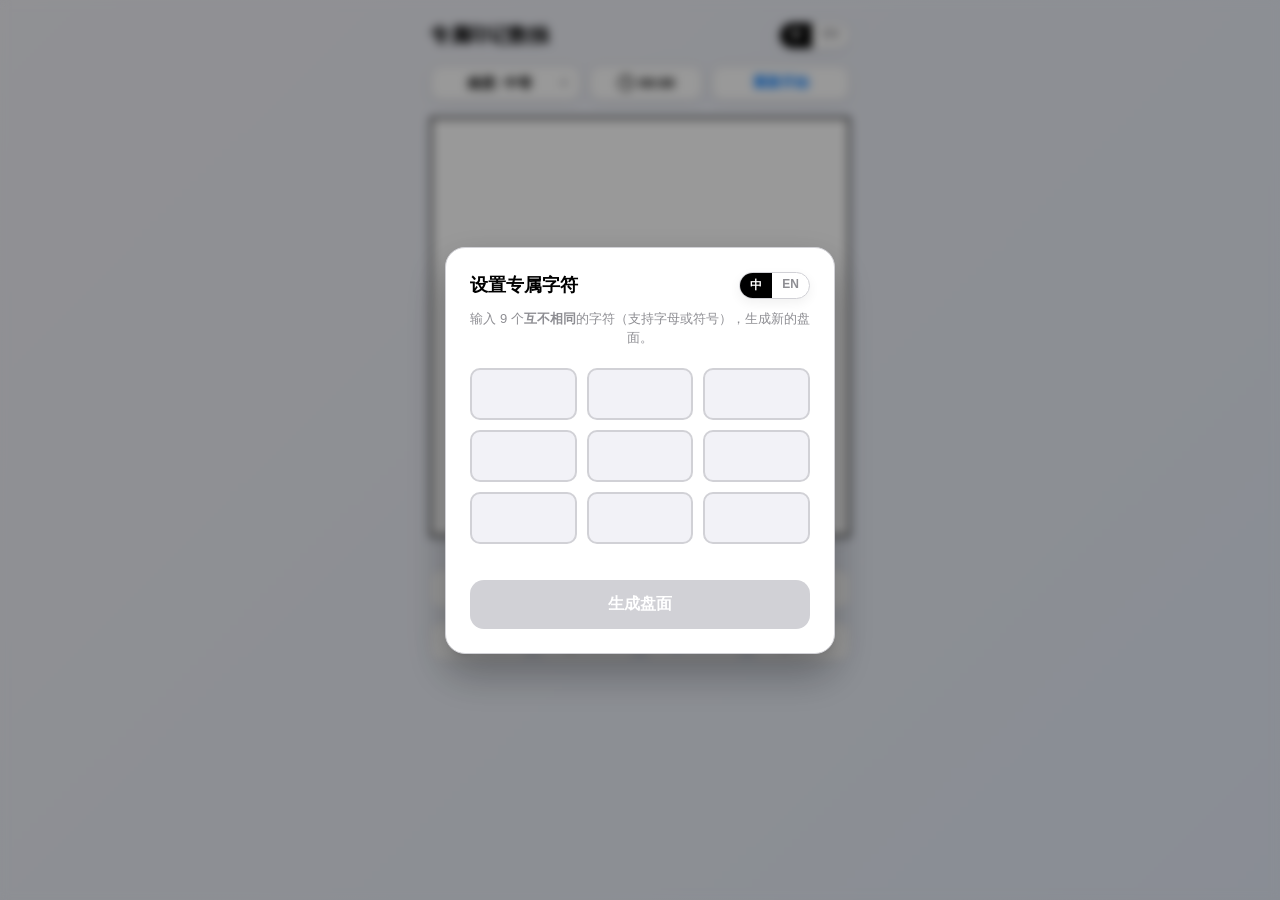
==== index.html @ 7c6c27c5 "Create index.html" ====
<!DOCTYPE html>
<html lang="zh-CN">
<head>
    <meta charset="UTF-8">
    <meta name="viewport" content="width=device-width, initial-scale=1.0, maximum-scale=1.0, user-select=none">
    <title>Signature Sudoku</title>
    <style>
        /* ======== Minimalist Variables ======== */
        :root {
            /* Theme 1: Classic Minimal (极简经典) */
            --bg-base: #F2F2F7;
            --bg-surface: #FFFFFF;
            --text-primary: #000000;
            --text-secondary: #8E8E93;
            --accent-main: #007AFF;
            --accent-orange: #FF9500;
            --accent-red: #FF3B30;
            --accent-green: #34C759;
            
            --grid-line: #D1D1D6;
            --grid-line-thick: #000000;
            
            --cell-bg: #FFFFFF;
            --cell-selected: rgba(0, 122, 255, 0.2);
            --cell-related: rgba(0, 122, 255, 0.08);
            --cell-same: rgba(255, 149, 0, 0.25);
            
            --shadow-subtle: 0 4px 12px rgba(0,0,0,0.06);
            --fx-color-1: #e0c3fc; --fx-color-2: #8ec5fc;
        }

        /* Theme 2: Ice Blue (冰川浅蓝 - 重新设计) */
        body[data-skin="ocean"] {
            --bg-base: #F0F8FF;
            --accent-main: #32ADE6; /* iOS Light Blue */
            --grid-line: #C6E2FA;
            --grid-line-thick: #005B96;
            --cell-selected: rgba(50, 173, 230, 0.2);
            --cell-related: rgba(50, 173, 230, 0.08);
            --fx-color-1: #cce5ff; --fx-color-2: #e6f2ff;
        }

        /* Theme 3: Violet Dream (罗兰紫梦) */
        body[data-skin="purple"] {
            --bg-base: #F7F5FA;
            --accent-main: #AF52DE;
            --grid-line: #D8D0E3;
            --grid-line-thick: #3B0764;
            --cell-selected: rgba(175, 82, 222, 0.2);
            --cell-related: rgba(175, 82, 222, 0.08);
            --fx-color-1: #e2c0ff; --fx-color-2: #c49aeb;
        }

        /* Eye Care Dark Mode (彻底解决权重冲突) */
        body[data-theme="dark"] {
            --bg-base: #000000;
            --bg-surface: #1C1C1E;
            --text-primary: #F2F2F7;
            --text-secondary: #98989D;
            --accent-main: #0A84FF;
            --grid-line: #38383A;
            --grid-line-thick: #636366;
            --cell-bg: #1C1C1E;
            --cell-selected: rgba(10, 132, 255, 0.3);
            --cell-related: rgba(10, 132, 255, 0.12);
            --cell-same: rgba(255, 159, 10, 0.35);
            --shadow-subtle: 0 4px 12px rgba(0,0,0,0.4);
            --fx-color-1: #0f2027; --fx-color-2: #203a43;
        }
        body[data-theme="dark"][data-skin="ocean"] { --accent-main: #64D2FF; }
        body[data-theme="dark"][data-skin="purple"] { --accent-main: #BF5AF2; }

        body {
            font-family: -apple-system, BlinkMacSystemFont, "SF Pro Text", "Helvetica Neue", sans-serif;
            background-color: var(--bg-base); color: var(--text-primary); margin: 0; padding: 12px;
            display: flex; flex-direction: column; align-items: center; min-height: 100vh; box-sizing: border-box;
            touch-action: manipulation; -webkit-tap-highlight-color: transparent; transition: background-color 0.3s;
            overflow-x: hidden; padding-bottom: 40px;
        }

        body::before {
            content: ""; position: fixed; inset: 0; z-index: -2;
            background: linear-gradient(-45deg, var(--fx-color-1), var(--fx-color-2), var(--bg-base));
            background-size: 400% 400%; animation: aurora 15s ease infinite; opacity: 0.25; transition: 0.5s;
        }
        @keyframes aurora { 0%{background-position:0% 50%} 50%{background-position:100% 50%} 100%{background-position:0% 50%} }
        canvas { position: fixed; top: 0; left: 0; width: 100vw; height: 100vh; pointer-events: none; z-index: 9999; }

        .header { width: 100%; max-width: 420px; display: flex; justify-content: space-between; align-items: center; margin: 10px 0 16px 0; }
        .header h1 { font-size: 20px; font-weight: 700; margin: 0; letter-spacing: -0.3px; }
        
        .lang-toggle {
            background: var(--bg-surface); border: 1px solid var(--grid-line); border-radius: 20px;
            display: flex; overflow: hidden; box-shadow: var(--shadow-subtle); cursor: pointer; flex-shrink: 0;
        }
        .lang-btn { padding: 4px 10px; font-size: 12px; font-weight: 600; color: var(--text-secondary); transition: 0.2s; user-select: none; }
        .lang-btn.active { background: var(--text-primary); color: var(--bg-surface); }

        .top-controls { display: flex; justify-content: space-between; gap: 8px; width: 100%; max-width: 420px; margin-bottom: 16px; }
        .pill {
            flex: 1; background: var(--bg-surface); border: 1px solid var(--grid-line); border-radius: 12px; padding: 8px;
            font-size: 14px; font-weight: 600; color: var(--text-primary); text-align: center; display: flex; justify-content: center; align-items: center; gap: 4px;
            box-shadow: var(--shadow-subtle); cursor: pointer; outline: none; appearance: none;
        }
        .pill:active { transform: scale(0.96); }
        .pill-timer { flex: 0.8; font-variant-numeric: tabular-nums; cursor: default; }
        .pill-timer:active { transform: none; }
        select.pill { background-image: url('data:image/svg+xml;utf8,<svg fill="%238E8E93" height="20" viewBox="0 0 24 24" width="20" xmlns="http://www.w3.org/2000/svg"><path d="M7 10l5 5 5-5z"/></svg>'); background-repeat: no-repeat; background-position: right 6px center; padding-right: 20px; }

        .board {
            display: grid; grid-template-columns: repeat(9, 1fr); grid-template-rows: repeat(9, 1fr);
            width: 100%; max-width: 420px; aspect-ratio: 1/1; margin-bottom: 20px;
            background: var(--bg-surface); border: 2px solid var(--grid-line-thick); box-sizing: border-box;
            box-shadow: var(--shadow-subtle);
        }
        .cell {
            background-color: var(--cell-bg); display: flex; align-items: center; justify-content: center;
            font-size: clamp(20px, 6vmin, 28px); cursor: pointer; position: relative; user-select: none;
            border-right: 1px solid var(--grid-line); border-bottom: 1px solid var(--grid-line); box-sizing: border-box;
        }
        
        .cell:nth-child(3n) { border-right: 2px solid var(--grid-line-thick); }
        .cell:nth-child(9n) { border-right: none; }
        .cell:nth-child(n+19):nth-child(-n+27),
        .cell:nth-child(n+46):nth-child(-n+54) { border-bottom: 2px solid var(--grid-line-thick); }
        .cell:nth-child(n+73):nth-child(-n+81) { border-bottom: none; }
        
        .cell.fixed { font-weight: 700; color: var(--text-primary); }
        .cell.user { font-weight: 600; color: var(--accent-main); }
        .cell.selected { background-color: var(--cell-selected); box-shadow: inset 0 0 0 2px var(--accent-main); z-index: 2; }
        .cell.related { background-color: var(--cell-related); }
        .cell.same { background-color: var(--cell-same); }
        
        .notes-grid { position: absolute; inset: 2px; display: grid; grid-template-columns: 1fr 1fr; grid-template-rows: 1fr 1fr; pointer-events: none; }
        .note-item { display: flex; align-items: center; justify-content: center; font-size: clamp(11px, 3.2vmin, 14px); font-weight: 700; color: var(--text-secondary); line-height: 1;}

        @keyframes shine { 0% { background-color: var(--text-primary); opacity: 0.2; } 100% { background-color: transparent; opacity: 1; } }
        .cell.just-placed::after { content: ''; position: absolute; inset: 0; animation: shine 0.4s ease-out; pointer-events: none; }

        .keyboard { display: grid; grid-template-columns: repeat(5, 1fr); gap: 8px; width: 100%; max-width: 420px; margin-bottom: 12px; }
        .key {
            background: var(--bg-surface); border: 1px solid var(--grid-line); border-radius: 12px; height: 48px;
            display: flex; flex-direction: column; align-items: center; justify-content: center; font-size: 20px; font-weight: 600; 
            color: var(--text-primary); cursor: pointer; box-shadow: 0 1px 2px rgba(0,0,0,0.03); user-select: none; gap: 2px;
        }
        .key:active { transform: scale(0.92); background-color: var(--cell-related); }
        .key.btn-undo { font-size: 13px; color: var(--accent-orange); }

        .action-row { display: flex; gap: 8px; width: 100%; max-width: 420px; margin-bottom: 12px; }
        .btn-action {
            flex: 1; background: var(--bg-surface); border: 1px solid var(--grid-line); border-radius: 12px; padding: 10px 0;
            display: flex; flex-direction: row; align-items: center; justify-content: center; gap: 6px;
            font-size: 13px; font-weight: 600; color: var(--text-primary); cursor: pointer; box-shadow: 0 1px 2px rgba(0,0,0,0.03);
        }
        .btn-action:active { transform: scale(0.95); }
        .btn-action.active-note { background: var(--accent-orange); color: white; border-color: var(--accent-orange); }
        .btn-action.active-note .icon { stroke: white; }
        .icon { width: 18px; height: 18px; stroke: currentColor; stroke-width: 2; fill: none; stroke-linecap: round; stroke-linejoin: round; }

        .modal-overlay {
            display: none; position: fixed; inset: 0; background: rgba(0, 0, 0, 0.4); backdrop-filter: blur(5px);
            -webkit-backdrop-filter: blur(5px); z-index: 1000; justify-content: center; align-items: center;
        }
        .modal-content {
            background: var(--bg-surface); width: 85%; max-width: 340px; border-radius: 20px; padding: 24px;
            box-shadow: 0 20px 40px rgba(0,0,0,0.3); border: 1px solid var(--grid-line); max-height: 80vh; overflow-y: auto;
        }
        
        .modal-header { display: flex; justify-content: space-between; align-items: center; margin-bottom: 10px; }
        .modal-header h2 { font-size: 18px; margin: 0; display: flex; align-items: center; gap: 6px; }
        
        .subtitle { font-size: 13px; color: var(--text-secondary); text-align: center; margin: 0 0 20px 0; line-height: 1.5; transition: 0.3s; }
        
        .btn-primary {
            flex: 1; background: var(--accent-main); color: white; border: none; padding: 14px;
            border-radius: 14px; font-size: 16px; font-weight: 600; cursor: pointer; margin-top: 16px; display: block; width: 100%;
        }
        .btn-primary:disabled { background: var(--grid-line); cursor: not-allowed; }
        .btn-primary:active:not(:disabled) { transform: scale(0.96); }
        .btn-cancel { background: var(--bg-base); color: var(--text-primary); border: 1px solid var(--grid-line); }

        @keyframes text-flash { 0%, 100% { color: var(--text-secondary); transform: scale(1); } 50% { color: var(--accent-red); transform: scale(1.05); } }
        .text-danger-flash { animation: text-flash 0.4s ease-in-out; color: var(--accent-red) !important; font-weight: bold; }
        @keyframes shake { 0%, 100% { transform: translateX(0); } 25% { transform: translateX(-6px); } 75% { transform: translateX(6px); } }
        .error-shake { animation: shake 0.3s ease-in-out; }
        @keyframes pop { 0% { transform: scale(0.8); opacity: 0; } 100% { transform: scale(1); opacity: 1; } }
        .modal-content { animation: pop 0.3s cubic-bezier(0.175, 0.885, 0.32, 1.275); }

        .diy-slots-container { position: relative; display: grid; grid-template-columns: repeat(3, 1fr); gap: 10px; margin-bottom: 20px; }
        .diy-slot {
            height: 48px; border: 2px solid var(--grid-line); border-radius: 10px; display: flex; align-items: center; justify-content: center;
            font-size: 20px; font-weight: 700; color: var(--text-primary); transition: 0.2s; background: var(--bg-base);
        }
        .diy-slot.filled { border-color: var(--accent-main); background: var(--cell-selected); }
        .hidden-input { position: absolute; inset: 0; opacity: 0; width: 100%; height: 100%; cursor: text; z-index: 10; font-size: 16px; }

        .setting-item {
            display: flex; justify-content: space-between; align-items: center; padding: 14px 16px;
            background: var(--bg-base); border-radius: 12px; margin-bottom: 10px; font-weight: 600; cursor: pointer;
            border: 1px solid var(--grid-line); transition: 0.2s; font-size: 15px; color: var(--text-primary);
        }
        .setting-item:active { transform: scale(0.96); }
        
        .stats-table { width: 100%; border-collapse: collapse; margin-top: 10px; text-align: center; font-size: 14px; }
        .stats-table th { padding: 10px 4px; border-bottom: 1px solid var(--grid-line); color: var(--text-secondary); font-weight: 600;}
        .stats-table td { border-bottom: 1px solid var(--grid-line); padding: 12px 4px; }
        .modal-content ul { padding-left: 20px; font-size: 14px; line-height: 1.6; color: var(--text-secondary); }
        .modal-content h3 { font-size: 15px; margin: 15px 0 5px 0; display: flex; align-items: center; gap:4px; }
    </style>
</head>
<body data-skin="default">

    <canvas id="canvas-confetti"></canvas>

    <div class="header">
        <h1 id="app-title" data-i18n="title">专属印记数独</h1>
        <div class="lang-toggle" onclick="toggleLang()">
            <div class="lang-btn active" id="lang-cn">中</div>
            <div class="lang-btn" id="lang-en">EN</div>
        </div>
    </div>

    <div class="top-controls">
        <select id="diff-select" class="pill" onchange="startNewGame()">
            <option value="35" data-i18n="diff_easy">难度: 简单</option>
            <option value="45" selected data-i18n="diff_med">难度: 中等</option>
            <option value="55" data-i18n="diff_hard">难度: 困难</option>
        </select>
        <div class="pill pill-timer" id="timer"><svg class="icon" viewBox="0 0 24 24"><circle cx="12" cy="12" r="10"/><polyline points="12 6 12 12 16 14"/></svg> <span>00:00</span></div>
        <button class="pill" onclick="startNewGame()" style="color: var(--accent-main);" data-i18n="btn_restart">重新开始</button>
    </div>

    <div class="board" id="board"></div>

    <div class="keyboard" id="keyboard-container"></div>
    
    <div class="action-row">
        <button class="btn-action" id="note-btn" onclick="toggleNoteMode()">
            <svg class="icon" viewBox="0 0 24 24"><path d="M17 3a2.85 2.83 0 1 1 4 4L7.5 20.5 2 22l1.5-5.5Z"/><path d="m15 5 4 4"/></svg> <span data-i18n="btn_note">笔记</span>
        </button>
        <button class="btn-action" onclick="useHint()" style="color: var(--accent-main);">
            <svg class="icon" viewBox="0 0 24 24"><path d="M15 14c.2-1 .7-1.7 1.5-2.5 1-.9 1.5-2.2 1.5-3.5A6 6 0 0 0 6 8c0 1.3.5 2.6 1.5 3.5.8.8 1.3 1.5 1.5 2.5"/><path d="M9 18h6"/><path d="M10 22h4"/></svg> <span id="hint-text" data-i18n="btn_hint">提示(3)</span>
        </button>
        <button class="btn-action" onclick="checkWin()" style="color: var(--accent-green);">
            <svg class="icon" viewBox="0 0 24 24"><path d="M22 11.08V12a10 10 0 1 1-5.93-9.14"/><path d="m9 11 3 3L22 4"/></svg> <span data-i18n="btn_check">检查</span>
        </button>
    </div>

    <div class="action-row">
        <button class="btn-action" onclick="openModal('statsModal')">
            <svg class="icon" viewBox="0 0 24 24"><path d="M6 9H4.5a2.5 2.5 0 0 1 0-5H6"/><path d="M18 9h1.5a2.5 2.5 0 0 0 0-5H18"/><path d="M4 22h16"/><path d="M10 14.66V17c0 .55-.47.98-.97 1.21C7.85 18.75 7 20.24 7 22"/><path d="M14 14.66V17c0 .55.47.98.97 1.21C16.15 18.75 17 20.24 17 22"/><path d="M18 2H6v7a6 6 0 0 0 12 0V2Z"/></svg> <span data-i18n="btn_stats">战绩</span>
        </button>
        <button class="btn-action" onclick="openModal('rulesModal')">
            <svg class="icon" viewBox="0 0 24 24"><circle cx="12" cy="12" r="10"/><path d="M12 16v-4"/><path d="M12 8h.01"/></svg> <span data-i18n="btn_rules">规则</span>
        </button>
        <button class="btn-action" onclick="openSettings()" style="color: var(--accent-main);">
            <svg class="icon" viewBox="0 0 24 24"><path d="M12 22a10 10 0 1 1 10-10c0 1.5-1 2.5-2.5 2.5h-1.87a1.5 1.5 0 0 0-1.42 2.05l.38 1.15c.21.63-.3 1.3-.98 1.3H12Z"/><circle cx="7.5" cy="10.5" r="1.5"/><circle cx="10.5" cy="7.5" r="1.5"/><circle cx="14.5" cy="8.5" r="1.5"/><circle cx="17.5" cy="11.5" r="1.5"/></svg> <span data-i18n="btn_custom">定制</span>
        </button>
        <button class="btn-action" id="theme-btn" onclick="toggleTheme()">
            <svg class="icon" id="theme-icon" viewBox="0 0 24 24"><path d="M12 3a6 6 0 0 0 9 9 9 9 0 1 1-9-9Z"/></svg> <span data-i18n="btn_dark">护眼</span>
        </button>
    </div>

    <!-- ======== Setup Modal ======== -->
    <div class="modal-overlay" id="setupModal">
        <div class="modal-content">
            <div class="modal-header">
                <h2 data-i18n="setup_title">设置专属字符</h2>
                <div class="lang-toggle" onclick="toggleLang()">
                    <div class="lang-btn active" id="lang-cn-setup">中</div>
                    <div class="lang-btn" id="lang-en-setup">EN</div>
                </div>
            </div>
            
            <p class="subtitle" id="setup-instruction" data-i18n="setup_sub">输入 9 个<b>互不相同</b>的字符（支持字母或符号），系统将生成专属盘面。</p>
            
            <div class="diy-slots-container" id="slots-container">
                <input type="text" id="hiddenInput" class="hidden-input" maxlength="9" autocomplete="off" autocorrect="off" spellcheck="false">
                <div class="diy-slot"></div><div class="diy-slot"></div><div class="diy-slot"></div>
                <div class="diy-slot"></div><div class="diy-slot"></div><div class="diy-slot"></div>
                <div class="diy-slot"></div><div class="diy-slot"></div><div class="diy-slot"></div>
            </div>
            
            <div style="display: flex; gap: 10px;">
                <button class="btn-primary btn-cancel" id="setupCancelBtn" onclick="closeModal('setupModal')" style="display:none;" data-i18n="btn_cancel">取消</button>
                <button class="btn-primary" id="startBtn" disabled onclick="saveCharsAndStart()" data-i18n="setup_btn">生成盘面</button>
            </div>
        </div>
    </div>

    <!-- ======== Settings Modal ======== -->
    <div class="modal-overlay" id="settingsModal">
        <div class="modal-content">
            <h2 data-i18n="set_title" style="justify-content:center; margin-bottom: 20px;"><svg class="icon" viewBox="0 0 24 24"><path d="M12 22a10 10 0 1 1 10-10c0 1.5-1 2.5-2.5 2.5h-1.87a1.5 1.5 0 0 0-1.42 2.05l.38 1.15c.21.63-.3 1.3-.98 1.3H12Z"/></svg> 定制选项</h2>
            
            <div class="setting-item" onclick="changeSkin('default')">
                <span data-i18n="skin_default">极简经典 (Classic)</span>
                <span id="check-default" style="color: var(--accent-main); display: none;"><svg class="icon" style="width:20px;height:20px;" viewBox="0 0 24 24"><path d="M20 6 9 17l-5-5"/></svg></span>
            </div>
            <div class="setting-item" onclick="changeSkin('ocean')">
                <span data-i18n="skin_ocean">冰川浅蓝 (Ice Blue)</span>
                <span id="check-ocean" style="color: var(--accent-main); display: none;"><svg class="icon" style="width:20px;height:20px;" viewBox="0 0 24 24"><path d="M20 6 9 17l-5-5"/></svg></span>
            </div>
            <div class="setting-item" onclick="changeSkin('purple')">
                <span data-i18n="skin_purple">罗兰紫梦 (Violet)</span>
                <span id="check-purple" style="color: var(--accent-main); display: none;"><svg class="icon" style="width:20px;height:20px;" viewBox="0 0 24 24"><path d="M20 6 9 17l-5-5"/></svg></span>
            </div>
            
            <div class="setting-item" onclick="openSetupModal()" style="margin-top: 24px; border-color: var(--accent-main); color: var(--accent-main); justify-content:center; gap:8px;">
                <svg class="icon" viewBox="0 0 24 24"><path d="M17 3a2.85 2.83 0 1 1 4 4L7.5 20.5 2 22l1.5-5.5Z"/></svg>
                <span data-i18n="set_edit_char">修改专属字符</span>
            </div>
            
            <button class="btn-primary" onclick="closeModal('settingsModal')" data-i18n="btn_confirm">完成</button>
        </div>
    </div>

    <!-- ======== Stats & Rules & Msg Modals (Same as before, skipped repetitive HTML for brevity below) ======== -->
    <div class="modal-overlay" id="statsModal"><div class="modal-content"><h2 data-i18n="stat_title" style="justify-content:center;"><svg class="icon" viewBox="0 0 24 24"><path d="M18 20V10M12 20V4M6 20v-4"/></svg> 战绩看板</h2><table class="stats-table" id="statsTable"></table><p style="font-size: 11px; color: var(--text-secondary); text-align: center; margin-top: 15px;" data-i18n="stat_note">* 数据安全储存在本机，绝对隐私</p><button class="btn-primary" onclick="closeModal('statsModal')" data-i18n="btn_continue">继续加油</button></div></div>
    
    <div class="modal-overlay" id="rulesModal"><div class="modal-content"><h2 data-i18n="rule_title" style="justify-content:center;"><svg class="icon" viewBox="0 0 24 24"><circle cx="12" cy="12" r="10"/><path d="M12 16v-4"/><path d="M12 8h.01"/></svg> 游戏规则</h2><h3><svg class="icon" style="width:16px;height:16px" viewBox="0 0 24 24"><path d="M8.5 14.5A2.5 2.5 0 0 0 11 12c0-1.38-.5-2-1-3-1.072-2.143-.224-4.054 2-6 .5 2.5 2 4.9 4 6.5 2 1.6 3 3.5 3 5.5a7 7 0 1 1-14 0c0-1.153.433-2.294 1-3a2.5 2.5 0 0 0 2.5 2.5z"/></svg> <span data-i18n="rule_h1">基础规则</span></h3><ul><li data-i18n="rule_1"><b>9x9 棋盘</b>：填入你设定的 9 个字符。</li><li data-i18n="rule_2"><b>不重复原则</b>：每行、每列、每个 3x3 宫格内，每个字符只能出现一次。</li></ul><h3><svg class="icon" style="width:16px;height:16px" viewBox="0 0 24 24"><path d="M12 2v4"/><path d="M12 18v4"/><path d="M4.93 4.93l2.83 2.83"/><path d="M16.24 16.24l2.83 2.83"/><path d="M2 12h4"/><path d="M18 12h4"/><path d="M4.93 19.07l2.83-2.83"/><path d="M16.24 7.76l2.83-2.83"/></svg> <span data-i18n="rule_h2">操作技巧</span></h3><ul><li data-i18n="rule_3"><b>选中高亮</b>：点击格子会自动高亮关联区域和相同字符。</li><li data-i18n="rule_4"><b>笔记模式</b>：单格最多填4个猜想；确认答案后自动清理冲突笔记！</li><li data-i18n="rule_5"><b>提示求助</b>：每局提供 3 次揭晓答案的机会。</li></ul><button class="btn-primary" onclick="closeModal('rulesModal')" data-i18n="btn_confirm">知道啦！</button></div></div>
    
    <div class="modal-overlay" id="messageModal"><div class="modal-content" style="text-align: center;"><h2 id="msgTitle">提示</h2><p id="msgBody" style="font-size: 15px; color: var(--text-secondary); margin: 16px 0; line-height: 1.5; font-weight: 500;"></p><button class="btn-primary" onclick="closeModal('messageModal')" data-i18n="btn_confirm">确认</button></div></div>

    <script>
        const dict = {
            cn: {
                title: "专属印记数独", diff_easy: "难度: 简单", diff_med: "难度: 中等", diff_hard: "难度: 困难",
                btn_restart: "重新开始", btn_undo: "撤回", btn_note: "笔记", btn_hint: "提示", btn_check: "检查",
                btn_stats: "战绩", btn_rules: "规则", btn_custom: "定制", btn_dark: "护眼", btn_confirm: "确认", btn_continue: "继续加油", btn_cancel: "取消",
                setup_title: "设置专属字符", setup_sub: "输入 9 个<b>互不相同</b>的字符（支持字母或符号），生成新的盘面。", setup_btn: "生成盘面",
                set_title: "定制选项", skin_default: "极简经典 (Classic)", skin_ocean: "冰川浅蓝 (Ice Blue)", skin_purple: "罗兰紫梦 (Violet)", set_edit_char: "修改专属字符",
                stat_title: "战绩看板", stat_note: "* 数据安全储存在本机，绝对隐私", stat_col1: "难度", stat_col2: "最佳记录", stat_col3: "平均耗时", stat_col4: "通关数",
                rule_title: "游戏规则", rule_h1: "基础规则", rule_1: "<b>9x9 棋盘</b>：填入你设定的 9 个字符。", rule_2: "<b>不重复原则</b>：每行、每列、每个 3x3 宫格内，每个字符只能出现一次。",
                rule_h2: "操作技巧", rule_3: "<b>选中高亮</b>：点击格子会自动高亮关联区域和相同字符。", rule_4: "<b>笔记模式</b>：单格最多填4个猜想；确认答案后自动清理冲突笔记！", rule_5: "<b>提示求助</b>：每局提供 3 次揭晓答案的机会。",
                msg_hint_empty: "每局只能使用 3 次提示哦！", msg_hint_sel: "请先选中一个你想要求助的空白格子！", msg_hint_done: "这里你已经填对啦！",
                msg_win_p1: "还有空格或者笔记未确认哦，请先填完所有的单元格！", msg_win_p2: "有些地方似乎填错了，仔细检查一下逻辑线索。", msg_win_title: "🎉 恭喜通关", msg_win_body: "太棒了！你已成功解开专属数独！\n\n本局用时: "
            },
            en: {
                title: "Signature Sudoku", diff_easy: "Mode: Easy", diff_med: "Mode: Med", diff_hard: "Mode: Hard",
                btn_restart: "Restart", btn_undo: "Undo", btn_note: "Notes", btn_hint: "Hint", btn_check: "Check",
                btn_stats: "Stats", btn_rules: "Rules", btn_custom: "Theme", btn_dark: "Dark", btn_confirm: "OK", btn_continue: "Continue", btn_cancel: "Cancel",
                setup_title: "Custom Characters", setup_sub: "Enter 9 <b>UNIQUE</b> characters (letters or symbols) to generate a new board.", setup_btn: "Generate",
                set_title: "Customization", skin_default: "Classic Minimal", skin_ocean: "Ice Blue", skin_purple: "Violet Dream", set_edit_char: "Edit Characters",
                stat_title: "Statistics", stat_note: "* Data is safely stored locally on this device.", stat_col1: "Mode", stat_col2: "Best Time", stat_col3: "Avg Time", stat_col4: "Played",
                rule_title: "How to Play", rule_h1: "Basic Rules", rule_1: "<b>9x9 Grid</b>: Fill with your 9 custom characters.", rule_2: "<b>No Duplicates</b>: A char can only appear once per row, column, and 3x3 block.",
                rule_h2: "Pro Tips", rule_3: "<b>Highlighting</b>: Tap a cell to see related areas and identical chars.", rule_4: "<b>Notes</b>: Up to 4 guesses per cell. Auto-cleans on correct entry!", rule_5: "<b>Hints</b>: 3 reveals per game to help you out.",
                msg_hint_empty: "No hints left for this game!", msg_hint_sel: "Select an empty cell to use a hint first!", msg_hint_done: "You've already solved this cell correctly!",
                msg_win_p1: "Incomplete board or unconfirmed notes remain. Fill all cells!", msg_win_p2: "Oops, there are some errors. Check your logic and try again.", msg_win_title: "🎉 Puzzle Solved", msg_win_body: "Amazing! You have solved your signature Sudoku!\n\nTime: "
            }
        };

        let lang = localStorage.getItem('diySudokuLang') || 'cn';

        function toggleLang() {
            lang = lang === 'cn' ? 'en' : 'cn'; localStorage.setItem('diySudokuLang', lang); applyLanguage();
        }

        function applyLanguage() {
            document.getElementById('lang-cn').className = lang === 'cn' ? 'lang-btn active' : 'lang-btn';
            document.getElementById('lang-en').className = lang === 'en' ? 'lang-btn active' : 'lang-btn';
            document.getElementById('lang-cn-setup').className = lang === 'cn' ? 'lang-btn active' : 'lang-btn';
            document.getElementById('lang-en-setup').className = lang === 'en' ? 'lang-btn active' : 'lang-btn';
            
            document.querySelectorAll('[data-i18n]').forEach(el => { let key = el.getAttribute('data-i18n'); if (dict[lang][key]) el.innerHTML = dict[lang][key]; });
            let hintBase = lang === 'cn' ? "提示" : "Hint"; document.getElementById('hint-text').innerText = `${hintBase}(${hintsLeft})`;
            if (document.getElementById('statsTable').innerHTML !== '') openStats(true); 
            let undoTextEl = document.querySelector('.btn-undo span'); if(undoTextEl) undoTextEl.innerText = t('btn_undo');
        }
        function t(key) { return dict[lang][key]; }

        let charMap = []; let boardFixed = Array(9).fill().map(() => Array(9).fill(false)); let boardSolution = Array(9).fill().map(() => Array(9).fill(-1)); let boardPlay = Array(9).fill().map(() => Array(9).fill(-1)); let boardNotes = Array(9).fill().map(() => Array(9).fill().map(()=>[])); 
        let selectedRow = -1; let selectedCol = -1; let noteMode = false; let gameActive = false; let historyStack = []; const MAX_HISTORY = 15; let timerInterval = null; let timeElapsed = 0; let hintsLeft = 3;
        let defaultStats = { '35': { best: null, avg: 0, count: 0 }, '45': { best: null, avg: 0, count: 0 }, '55': { best: null, avg: 0, count: 0 } };
        let localStats = JSON.parse(localStorage.getItem('diySudokuStats')) || defaultStats;
        
        let currentSkin = localStorage.getItem('diySudokuSkin') || 'default';
        document.body.setAttribute('data-skin', currentSkin);
        let isDark = localStorage.getItem('diySudokuDark') === 'true';
        if(isDark) document.body.setAttribute('data-theme', 'dark');

        function toggleTheme() {
            isDark = !isDark; localStorage.setItem('diySudokuDark', isDark);
            if (isDark) { document.body.setAttribute('data-theme', 'dark'); document.getElementById('theme-icon').innerHTML = '<circle cx="12" cy="12" r="4"/><path d="M12 2v2"/><path d="M12 20v2"/><path d="m4.93 4.93 1.41 1.41"/><path d="m17.66 17.66 1.41 1.41"/><path d="M2 12h2"/><path d="M20 12h2"/><path d="m6.34 17.66-1.41 1.41"/><path d="m19.07 4.93-1.41 1.41"/>'; } 
            else { document.body.removeAttribute('data-theme'); document.getElementById('theme-icon').innerHTML = '<path d="M12 3a6 6 0 0 0 9 9 9 9 0 1 1-9-9Z"/>'; }
        }

        const AudioContext = window.AudioContext || window.webkitAudioContext; let audioCtx;
        function initAudio() { if (!audioCtx) { audioCtx = new AudioContext(); if (audioCtx.state === 'suspended') audioCtx.resume(); } }
        document.body.addEventListener('touchstart', initAudio, {once:true}); document.body.addEventListener('click', initAudio, {once:true});
        
        function playSound(type) {
            initAudio(); if (!audioCtx) return; const now = audioCtx.currentTime;
            if (type === 'bubble') { const osc = audioCtx.createOscillator(); const gain = audioCtx.createGain(); osc.connect(gain); gain.connect(audioCtx.destination); osc.type = 'sine'; osc.frequency.setValueAtTime(400, now); osc.frequency.exponentialRampToValueAtTime(800, now + 0.08); gain.gain.setValueAtTime(0, now); gain.gain.linearRampToValueAtTime(0.3, now + 0.01); gain.gain.exponentialRampToValueAtTime(0.01, now + 0.08); osc.start(now); osc.stop(now + 0.1); } 
            else if (type === 'win') { [523.25, 659.25, 783.99, 1046.50, 1318.51].forEach((freq, i) => { const o = audioCtx.createOscillator(); const g = audioCtx.createGain(); o.connect(g); g.connect(audioCtx.destination); o.type = 'sine'; o.frequency.value = freq; g.gain.setValueAtTime(0, now + i*0.08); g.gain.linearRampToValueAtTime(0.2, now + i*0.08 + 0.02); g.gain.exponentialRampToValueAtTime(0.01, now + i*0.08 + 0.6); o.start(now + i*0.08); o.stop(now + i*0.08 + 0.7); }); }
        }

        const confCanvas = document.getElementById('canvas-confetti'); const confCtx = confCanvas.getContext('2d');
        function resizeCanvas() { confCanvas.width = window.innerWidth; confCanvas.height = window.innerHeight; }
        window.addEventListener('resize', resizeCanvas); resizeCanvas();
        
        function triggerConfetti() {
            playSound('win'); let particles = [];
            for(let i=0; i<100; i++) { let isLeft = Math.random() < 0.5; particles.push({ x: isLeft ? 0 : confCanvas.width, y: confCanvas.height, vx: (Math.random() * 10 + 3) * (isLeft ? 1 : -1), vy: -(Math.random() * 16 + 10), color: `hsl(${Math.random()*360}, 90%, 65%)`, size: Math.random() * 8 + 6, rot: Math.random() * 360, rotSpeed: (Math.random() - 0.5) * 15 }); }
            function render() { confCtx.clearRect(0, 0, confCanvas.width, confCanvas.height); let active = false; particles.forEach(p => { p.x += p.vx; p.y += p.vy; p.vy += 0.4; p.rot += p.rotSpeed; if(p.y < confCanvas.height + 20) { active = true; confCtx.save(); confCtx.translate(p.x, p.y); confCtx.rotate(p.rot * Math.PI / 180); confCtx.fillStyle = p.color; confCtx.fillRect(-p.size/2, -p.size/2, p.size, p.size); confCtx.restore(); } }); if(active) requestAnimationFrame(render); }
            render();
        }

        const hiddenInput = document.getElementById('hiddenInput'); const slotsContainer = document.getElementById('slots-container'); const slots = document.querySelectorAll('.diy-slot'); const startBtn = document.getElementById('startBtn'); const instructionText = document.getElementById('setup-instruction');

        window.onload = () => {
            if (isDark) document.getElementById('theme-icon').innerHTML = '<circle cx="12" cy="12" r="4"/><path d="M12 2v2"/><path d="M12 20v2"/><path d="m4.93 4.93 1.41 1.41"/><path d="m17.66 17.66 1.41 1.41"/><path d="M2 12h2"/><path d="M20 12h2"/><path d="m6.34 17.66-1.41 1.41"/><path d="m19.07 4.93-1.41 1.41"/>'; 
            applyLanguage();
            let savedChars = localStorage.getItem('diy_chars');
            if (!savedChars || [...savedChars].length !== 9) document.getElementById('setupModal').style.display = 'flex';
            else { charMap = [...savedChars]; buildKeyboard(); startNewGame(); }
        };

        function openSetupModal() {
            closeModal('settingsModal'); document.getElementById('setupModal').style.display = 'flex';
            let hasChars = (charMap.length === 9); document.getElementById('setupCancelBtn').style.display = hasChars ? 'block' : 'none';
            hiddenInput.value = hasChars ? charMap.join('') : ''; hiddenInput.dispatchEvent(new Event('input')); hiddenInput.focus();
        }

        hiddenInput.addEventListener('input', () => {
            let chars = [...hiddenInput.value.replace(/\s/g, '')]; let uniqueSet = new Set(); let cleanVal = ''; let hasError = false;
            for (let char of chars) { if (!uniqueSet.has(char)) { uniqueSet.add(char); cleanVal += char; } else { hasError = true; } }
            hiddenInput.value = cleanVal; 
            slots.forEach((slot, i) => { slot.innerText = [...cleanVal][i] || ''; if ([...cleanVal][i]) slot.classList.add('filled'); else slot.classList.remove('filled'); });
            if (hasError) { slotsContainer.classList.remove('error-shake'); instructionText.classList.remove('text-danger-flash'); void slotsContainer.offsetWidth; slotsContainer.classList.add('error-shake'); instructionText.classList.add('text-danger-flash'); }
            startBtn.disabled = [...cleanVal].length !== 9;
        });

        function saveCharsAndStart() { if ([...hiddenInput.value].length === 9) { charMap = [...hiddenInput.value]; localStorage.setItem('diy_chars', charMap.join('')); closeModal('setupModal'); buildKeyboard(); startNewGame(); } }

        function openSettings() {
            document.getElementById('check-default').style.display = currentSkin === 'default' ? 'inline' : 'none'; document.getElementById('check-ocean').style.display = currentSkin === 'ocean' ? 'inline' : 'none'; document.getElementById('check-purple').style.display = currentSkin === 'purple' ? 'inline' : 'none';
            openModal('settingsModal');
        }

        function changeSkin(skin) {
            currentSkin = skin; document.body.setAttribute('data-skin', skin); localStorage.setItem('diySudokuSkin', skin);
            document.getElementById('check-default').style.display = skin === 'default' ? 'inline' : 'none'; document.getElementById('check-ocean').style.display = skin === 'ocean' ? 'inline' : 'none'; document.getElementById('check-purple').style.display = skin === 'purple' ? 'inline' : 'none';
        }

        function generateSolution() { for (let i=0; i<9; i++) boardSolution[i].fill(-1); solveSudoku(boardSolution); }
        function solveSudoku(grid) { for (let r = 0; r < 9; r++) { for (let c = 0; c < 9; c++) { if (grid[r][c] === -1) { let nums = [0,1,2,3,4,5,6,7,8].sort(() => Math.random() - 0.5); for (let num of nums) { if (isValid(grid, r, c, num)) { grid[r][c] = num; if (solveSudoku(grid)) return true; grid[r][c] = -1; } } return false; } } } return true; }
        function isValid(grid, r, c, num) { for (let i = 0; i < 9; i++) if (grid[r][i] === num || grid[i][c] === num) return false; let sr = Math.floor(r/3)*3, sc = Math.floor(c/3)*3; for (let i = 0; i < 3; i++) for (let j = 0; j < 3; j++) if (grid[sr+i][sc+j] === num) return false; return true; }
        function countSolutions(grid, limit = 2) { for (let r=0; r<9; r++) { for (let c=0; c<9; c++) { if (grid[r][c] === -1) { let count = 0; for (let num=0; num<9; num++) { if (isValid(grid, r, c, num)) { grid[r][c] = num; count += countSolutions(grid, limit); grid[r][c] = -1; if (count >= limit) return count; } } return count; } } } return 1; }

        function startNewGame() {
            let blanks = parseInt(document.getElementById('diff-select').value) || 45; hintsLeft = 3; applyLanguage(); generateSolution();
            for(let r=0; r<9; r++) for(let c=0; c<9; c++) { boardPlay[r][c] = -1; boardNotes[r][c] = []; boardFixed[r][c] = true; }
            let tempGrid = boardSolution.map(r => [...r]); let positions = []; for(let i=0; i<81; i++) positions.push([Math.floor(i/9), i%9]); positions.sort(() => Math.random() - 0.5);
            let removed = 0; for (let pos of positions) { if (removed >= blanks) break; let r = pos[0], c = pos[1]; let backup = tempGrid[r][c]; tempGrid[r][c] = -1; if (countSolutions(tempGrid) !== 1) tempGrid[r][c] = backup; else { boardFixed[r][c] = false; removed++; } }
            for(let r=0; r<9; r++) for(let c=0; c<9; c++) if(boardFixed[r][c]) boardPlay[r][c] = tempGrid[r][c];
            selectedRow = -1; selectedCol = -1; historyStack = []; noteMode = false; document.getElementById('note-btn').classList.remove('active-note');
            renderBoard(); gameActive = true; clearInterval(timerInterval); timeElapsed = 0; updateTimerDisplay(); timerInterval = setInterval(() => { timeElapsed++; updateTimerDisplay(); }, 1000);
        }

        function updateTimerDisplay() { let m = Math.floor(timeElapsed / 60).toString().padStart(2, '0'); let s = (timeElapsed % 60).toString().padStart(2, '0'); document.querySelector('#timer span').innerText = `${m}:${s}`; }
        function buildKeyboard() { const kbContainer = document.getElementById('keyboard-container'); kbContainer.innerHTML = ''; for (let i = 0; i < 9; i++) { let btn = document.createElement('div'); btn.className = 'key'; btn.innerText = charMap[i]; btn.onclick = () => inputNumber(i); kbContainer.appendChild(btn); } let undoBtn = document.createElement('div'); undoBtn.className = 'key btn-undo'; undoBtn.innerHTML = `<svg class="icon" viewBox="0 0 24 24"><path d="M3 7v6h6"/><path d="M21 17a9 9 0 0 0-9-9 9 9 0 0 0-6 2.3L3 13"/></svg><span style="font-size:10px">${t('btn_undo')}</span>`; undoBtn.onclick = undo; kbContainer.appendChild(undoBtn); }

        function renderBoard() {
            const boardDiv = document.getElementById('board'); boardDiv.innerHTML = ''; let currentNum = (selectedRow !== -1 && selectedCol !== -1) ? boardPlay[selectedRow][selectedCol] : -1;
            for (let r = 0; r < 9; r++) { for (let c = 0; c < 9; c++) {
                    let cellDiv = document.createElement('div'); cellDiv.className = 'cell'; cellDiv.id = `cell-${r}-${c}`; cellDiv.onclick = () => { if(gameActive) selectCell(r, c); }; let valNum = boardPlay[r][c];
                    if (boardFixed[r][c]) { cellDiv.classList.add('fixed'); cellDiv.innerText = charMap[valNum]; } else if (valNum !== -1) { cellDiv.classList.add('user'); cellDiv.innerText = charMap[valNum]; } else if (boardNotes[r][c].length > 0) { let html = `<div class="notes-grid">`; for(let k=0; k<4; k++) html += `<div class="note-item">${boardNotes[r][c][k] !== undefined ? charMap[boardNotes[r][c][k]] : ''}</div>`; cellDiv.innerHTML = html + `</div>`; }
                    if (r === selectedRow && c === selectedCol) cellDiv.classList.add('selected'); else if (selectedRow !== -1 && (r === selectedRow || c === selectedCol || (Math.floor(r/3) === Math.floor(selectedRow/3) && Math.floor(c/3) === Math.floor(selectedCol/3)))) cellDiv.classList.add('related');
                    if (currentNum !== -1 && valNum === currentNum) cellDiv.classList.add('same'); boardDiv.appendChild(cellDiv);
                } }
        }

        function selectCell(r, c) { selectedRow = r; selectedCol = c; renderBoard(); } function toggleNoteMode() { noteMode = !noteMode; document.getElementById('note-btn').classList.toggle('active-note'); } function saveState() { if (historyStack.length >= MAX_HISTORY) historyStack.shift(); historyStack.push({ play: boardPlay.map(r => [...r]), notes: boardNotes.map(r => r.map(c => [...c])) }); } function undo() { if (historyStack.length === 0 || !gameActive) return; let state = historyStack.pop(); boardPlay = state.play; boardNotes = state.notes; renderBoard(); }
        function inputNumber(numIdx) { if (!gameActive || selectedRow === -1 || selectedCol === -1 || boardFixed[selectedRow][selectedCol]) return; playSound('bubble'); saveState(); let r = selectedRow, c = selectedCol; if (noteMode) { if (boardPlay[r][c] !== -1) boardPlay[r][c] = -1; let idx = boardNotes[r][c].indexOf(numIdx); if (idx === -1) { if (boardNotes[r][c].length < 4) boardNotes[r][c].push(numIdx); } else boardNotes[r][c].splice(idx, 1); } else { boardPlay[r][c] = numIdx; autoCleanNotes(r, c, numIdx); } renderBoard(); if(!noteMode) setTimeout(() => document.getElementById(`cell-${r}-${c}`).classList.add('just-placed'), 30); }
        function autoCleanNotes(row, col, numIdx) { for(let i=0; i<9; i++) { removeNote(row, i, numIdx); removeNote(i, col, numIdx); } let sr = Math.floor(row/3)*3, sc = Math.floor(col/3)*3; for(let i=0; i<3; i++) for(let j=0; j<3; j++) removeNote(sr+i, sc+j, numIdx); } function removeNote(r, c, numIdx) { if(!boardFixed[r][c] && boardPlay[r][c] === -1) { let i = boardNotes[r][c].indexOf(numIdx); if(i !== -1) boardNotes[r][c].splice(i, 1); } }
        function useHint() { if (!gameActive) return; if (hintsLeft <= 0) { showMessage(t('btn_hint'), t('msg_hint_empty')); return; } if (selectedRow === -1 || selectedCol === -1) { showMessage(t('btn_hint'), t('msg_hint_sel')); return; } if (boardFixed[selectedRow][selectedCol]) return; let correctNum = boardSolution[selectedRow][selectedCol]; if (boardPlay[selectedRow][selectedCol] === correctNum) { showMessage(t('btn_hint'), t('msg_hint_done')); return; } playSound('bubble'); saveState(); boardPlay[selectedRow][selectedCol] = correctNum; autoCleanNotes(selectedRow, selectedCol, correctNum); hintsLeft--; document.getElementById('hint-text').innerText = `${lang === 'cn' ? "提示" : "Hint"}(${hintsLeft})`; renderBoard(); setTimeout(() => document.getElementById(`cell-${selectedRow}-${selectedCol}`).classList.add('just-placed'), 30); }
        function formatTime(sec) { if (sec === null || sec === Infinity) return "--:--"; let m = Math.floor(sec / 60).toString().padStart(2, '0'); let s = Math.round(sec % 60).toString().padStart(2, '0'); return `${m}:${s}`; }
        function checkWin() { if(!gameActive) return; let hasEmpty = false, hasError = false; for(let r=0; r<9; r++) for(let c=0; c<9; c++) { let v = boardPlay[r][c]; if(v === -1) hasEmpty = true; else if(v !== boardSolution[r][c]) hasError = true; } if(hasEmpty) { showMessage(t('btn_check'), t('msg_win_p1')); return; } if(hasError) { showMessage(t('btn_check'), t('msg_win_p2')); return; } gameActive = false; clearInterval(timerInterval); let diff = document.getElementById('diff-select').value; let s = localStats[diff]; s.count++; s.avg = ((s.avg * (s.count - 1)) + timeElapsed) / s.count; if (s.best === null || timeElapsed < s.best) s.best = timeElapsed; localStorage.setItem('diySudokuStats', JSON.stringify(localStats)); triggerConfetti(); showMessage(t('msg_win_title'), t('msg_win_body') + formatTime(timeElapsed)); }
        function showMessage(title, body) { document.getElementById('msgTitle').innerText = title; document.getElementById('msgBody').innerText = body; openModal('messageModal'); }
        function openStats(silent = false) { let html = `<tr><th>${t('stat_col1')}</th><th>${t('stat_col2')}</th><th>${t('stat_col3')}</th><th>${t('stat_col4')}</th></tr>`; ['35', '45', '55'].forEach(k => { let s = localStats[k]; let name = k==='35' ? (lang==='cn'?'简单':'Easy') : k==='45' ? (lang==='cn'?'中等':'Medium') : (lang==='cn'?'困难':'Hard'); html += `<tr><td><b>${name}</b></td><td style="color:var(--accent-main);font-weight:bold;">${formatTime(s.best)}</td><td>${s.count===0 ? '--:--' : formatTime(s.avg)}</td><td>${s.count}</td></tr>`; }); document.getElementById('statsTable').innerHTML = html; if(!silent) openModal('statsModal'); }
        function openModal(id) { document.getElementById(id).style.display = 'flex'; } function closeModal(id) { document.getElementById(id).style.display = 'none'; }
    </script>
</body>
</html>
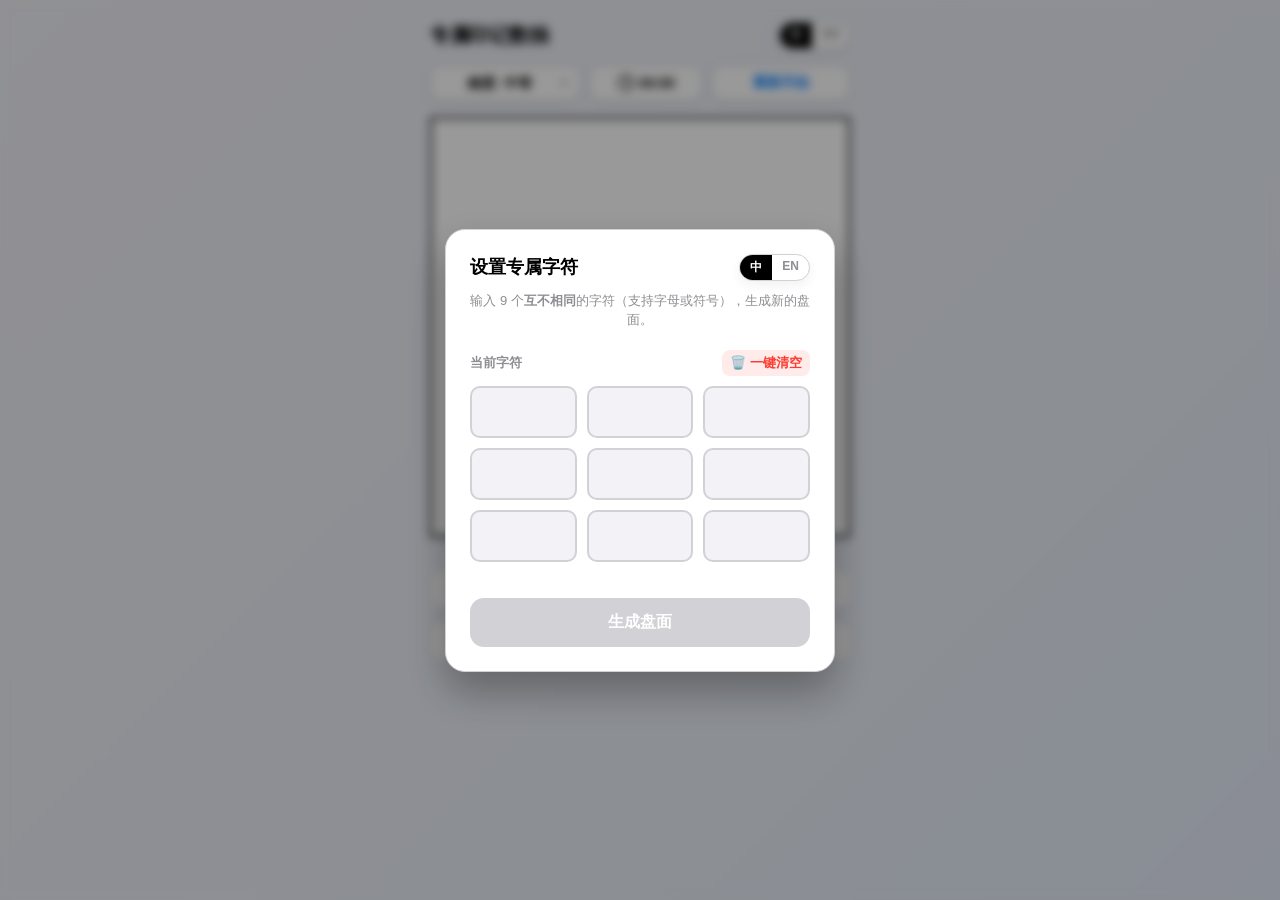
==== commit 445e249c: "战绩Update index.html" ====
--- a/index.html
+++ b/index.html
@@ -7,65 +7,32 @@
     <style>
         /* ======== Minimalist Variables ======== */
         :root {
-            /* Theme 1: Classic Minimal (极简经典) */
-            --bg-base: #F2F2F7;
-            --bg-surface: #FFFFFF;
-            --text-primary: #000000;
-            --text-secondary: #8E8E93;
-            --accent-main: #007AFF;
-            --accent-orange: #FF9500;
-            --accent-red: #FF3B30;
-            --accent-green: #34C759;
-            
-            --grid-line: #D1D1D6;
-            --grid-line-thick: #000000;
-            
-            --cell-bg: #FFFFFF;
-            --cell-selected: rgba(0, 122, 255, 0.2);
-            --cell-related: rgba(0, 122, 255, 0.08);
-            --cell-same: rgba(255, 149, 0, 0.25);
-            
-            --shadow-subtle: 0 4px 12px rgba(0,0,0,0.06);
-            --fx-color-1: #e0c3fc; --fx-color-2: #8ec5fc;
-        }
-
-        /* Theme 2: Ice Blue (冰川浅蓝 - 重新设计) */
+            /* Theme 1: Classic Minimal */
+            --bg-base: #F2F2F7; --bg-surface: #FFFFFF; --text-primary: #000000; --text-secondary: #8E8E93;
+            --accent-main: #007AFF; --accent-orange: #FF9500; --accent-red: #FF3B30; --accent-green: #34C759;
+            --grid-line: #D1D1D6; --grid-line-thick: #000000;
+            --cell-bg: #FFFFFF; --cell-selected: rgba(0, 122, 255, 0.2); --cell-related: rgba(0, 122, 255, 0.08); --cell-same: rgba(255, 149, 0, 0.25);
+            --shadow-subtle: 0 4px 12px rgba(0,0,0,0.06); --fx-color-1: #e0c3fc; --fx-color-2: #8ec5fc;
+        }
+
+        /* Theme 2: Ice Blue */
         body[data-skin="ocean"] {
-            --bg-base: #F0F8FF;
-            --accent-main: #32ADE6; /* iOS Light Blue */
-            --grid-line: #C6E2FA;
-            --grid-line-thick: #005B96;
-            --cell-selected: rgba(50, 173, 230, 0.2);
-            --cell-related: rgba(50, 173, 230, 0.08);
-            --fx-color-1: #cce5ff; --fx-color-2: #e6f2ff;
-        }
-
-        /* Theme 3: Violet Dream (罗兰紫梦) */
+            --bg-base: #F0F8FF; --accent-main: #32ADE6; --grid-line: #C6E2FA; --grid-line-thick: #005B96;
+            --cell-selected: rgba(50, 173, 230, 0.2); --cell-related: rgba(50, 173, 230, 0.08); --fx-color-1: #cce5ff; --fx-color-2: #e6f2ff;
+        }
+
+        /* Theme 3: Violet Dream */
         body[data-skin="purple"] {
-            --bg-base: #F7F5FA;
-            --accent-main: #AF52DE;
-            --grid-line: #D8D0E3;
-            --grid-line-thick: #3B0764;
-            --cell-selected: rgba(175, 82, 222, 0.2);
-            --cell-related: rgba(175, 82, 222, 0.08);
-            --fx-color-1: #e2c0ff; --fx-color-2: #c49aeb;
-        }
-
-        /* Eye Care Dark Mode (彻底解决权重冲突) */
+            --bg-base: #F7F5FA; --accent-main: #AF52DE; --grid-line: #D8D0E3; --grid-line-thick: #3B0764;
+            --cell-selected: rgba(175, 82, 222, 0.2); --cell-related: rgba(175, 82, 222, 0.08); --fx-color-1: #e2c0ff; --fx-color-2: #c49aeb;
+        }
+
+        /* Eye Care Dark Mode */
         body[data-theme="dark"] {
-            --bg-base: #000000;
-            --bg-surface: #1C1C1E;
-            --text-primary: #F2F2F7;
-            --text-secondary: #98989D;
-            --accent-main: #0A84FF;
-            --grid-line: #38383A;
-            --grid-line-thick: #636366;
-            --cell-bg: #1C1C1E;
-            --cell-selected: rgba(10, 132, 255, 0.3);
-            --cell-related: rgba(10, 132, 255, 0.12);
-            --cell-same: rgba(255, 159, 10, 0.35);
-            --shadow-subtle: 0 4px 12px rgba(0,0,0,0.4);
-            --fx-color-1: #0f2027; --fx-color-2: #203a43;
+            --bg-base: #000000; --bg-surface: #1C1C1E; --text-primary: #F2F2F7; --text-secondary: #98989D;
+            --accent-main: #0A84FF; --grid-line: #38383A; --grid-line-thick: #636366;
+            --cell-bg: #1C1C1E; --cell-selected: rgba(10, 132, 255, 0.3); --cell-related: rgba(10, 132, 255, 0.12); --cell-same: rgba(255, 159, 10, 0.35);
+            --shadow-subtle: 0 4px 12px rgba(0,0,0,0.4); --fx-color-1: #0f2027; --fx-color-2: #203a43;
         }
         body[data-theme="dark"][data-skin="ocean"] { --accent-main: #64D2FF; }
         body[data-theme="dark"][data-skin="purple"] { --accent-main: #BF5AF2; }
@@ -77,135 +44,69 @@
             touch-action: manipulation; -webkit-tap-highlight-color: transparent; transition: background-color 0.3s;
             overflow-x: hidden; padding-bottom: 40px;
         }
-
-        body::before {
-            content: ""; position: fixed; inset: 0; z-index: -2;
-            background: linear-gradient(-45deg, var(--fx-color-1), var(--fx-color-2), var(--bg-base));
-            background-size: 400% 400%; animation: aurora 15s ease infinite; opacity: 0.25; transition: 0.5s;
-        }
+        body::before { content: ""; position: fixed; inset: 0; z-index: -2; background: linear-gradient(-45deg, var(--fx-color-1), var(--fx-color-2), var(--bg-base)); background-size: 400% 400%; animation: aurora 15s ease infinite; opacity: 0.25; transition: 0.5s; }
         @keyframes aurora { 0%{background-position:0% 50%} 50%{background-position:100% 50%} 100%{background-position:0% 50%} }
         canvas { position: fixed; top: 0; left: 0; width: 100vw; height: 100vh; pointer-events: none; z-index: 9999; }
 
+        /* ======== Header ======== */
         .header { width: 100%; max-width: 420px; display: flex; justify-content: space-between; align-items: center; margin: 10px 0 16px 0; }
         .header h1 { font-size: 20px; font-weight: 700; margin: 0; letter-spacing: -0.3px; }
-        
-        .lang-toggle {
-            background: var(--bg-surface); border: 1px solid var(--grid-line); border-radius: 20px;
-            display: flex; overflow: hidden; box-shadow: var(--shadow-subtle); cursor: pointer; flex-shrink: 0;
-        }
+        .lang-toggle { background: var(--bg-surface); border: 1px solid var(--grid-line); border-radius: 20px; display: flex; overflow: hidden; box-shadow: var(--shadow-subtle); cursor: pointer; flex-shrink: 0; }
         .lang-btn { padding: 4px 10px; font-size: 12px; font-weight: 600; color: var(--text-secondary); transition: 0.2s; user-select: none; }
         .lang-btn.active { background: var(--text-primary); color: var(--bg-surface); }
 
         .top-controls { display: flex; justify-content: space-between; gap: 8px; width: 100%; max-width: 420px; margin-bottom: 16px; }
-        .pill {
-            flex: 1; background: var(--bg-surface); border: 1px solid var(--grid-line); border-radius: 12px; padding: 8px;
-            font-size: 14px; font-weight: 600; color: var(--text-primary); text-align: center; display: flex; justify-content: center; align-items: center; gap: 4px;
-            box-shadow: var(--shadow-subtle); cursor: pointer; outline: none; appearance: none;
-        }
+        .pill { flex: 1; background: var(--bg-surface); border: 1px solid var(--grid-line); border-radius: 12px; padding: 8px; font-size: 14px; font-weight: 600; color: var(--text-primary); text-align: center; display: flex; justify-content: center; align-items: center; gap: 4px; box-shadow: var(--shadow-subtle); cursor: pointer; outline: none; appearance: none; }
         .pill:active { transform: scale(0.96); }
-        .pill-timer { flex: 0.8; font-variant-numeric: tabular-nums; cursor: default; }
-        .pill-timer:active { transform: none; }
+        .pill-timer { flex: 0.8; font-variant-numeric: tabular-nums; cursor: default; } .pill-timer:active { transform: none; }
         select.pill { background-image: url('data:image/svg+xml;utf8,<svg fill="%238E8E93" height="20" viewBox="0 0 24 24" width="20" xmlns="http://www.w3.org/2000/svg"><path d="M7 10l5 5 5-5z"/></svg>'); background-repeat: no-repeat; background-position: right 6px center; padding-right: 20px; }
 
-        .board {
-            display: grid; grid-template-columns: repeat(9, 1fr); grid-template-rows: repeat(9, 1fr);
-            width: 100%; max-width: 420px; aspect-ratio: 1/1; margin-bottom: 20px;
-            background: var(--bg-surface); border: 2px solid var(--grid-line-thick); box-sizing: border-box;
-            box-shadow: var(--shadow-subtle);
-        }
-        .cell {
-            background-color: var(--cell-bg); display: flex; align-items: center; justify-content: center;
-            font-size: clamp(20px, 6vmin, 28px); cursor: pointer; position: relative; user-select: none;
-            border-right: 1px solid var(--grid-line); border-bottom: 1px solid var(--grid-line); box-sizing: border-box;
-        }
-        
-        .cell:nth-child(3n) { border-right: 2px solid var(--grid-line-thick); }
-        .cell:nth-child(9n) { border-right: none; }
-        .cell:nth-child(n+19):nth-child(-n+27),
-        .cell:nth-child(n+46):nth-child(-n+54) { border-bottom: 2px solid var(--grid-line-thick); }
-        .cell:nth-child(n+73):nth-child(-n+81) { border-bottom: none; }
-        
-        .cell.fixed { font-weight: 700; color: var(--text-primary); }
-        .cell.user { font-weight: 600; color: var(--accent-main); }
+        /* ======== Board ======== */
+        .board { display: grid; grid-template-columns: repeat(9, 1fr); grid-template-rows: repeat(9, 1fr); width: 100%; max-width: 420px; aspect-ratio: 1/1; margin-bottom: 20px; background: var(--bg-surface); border: 2px solid var(--grid-line-thick); box-sizing: border-box; box-shadow: var(--shadow-subtle); }
+        .cell { background-color: var(--cell-bg); display: flex; align-items: center; justify-content: center; font-size: clamp(20px, 6vmin, 28px); cursor: pointer; position: relative; user-select: none; border-right: 1px solid var(--grid-line); border-bottom: 1px solid var(--grid-line); box-sizing: border-box; }
+        .cell:nth-child(3n) { border-right: 2px solid var(--grid-line-thick); } .cell:nth-child(9n) { border-right: none; }
+        .cell:nth-child(n+19):nth-child(-n+27), .cell:nth-child(n+46):nth-child(-n+54) { border-bottom: 2px solid var(--grid-line-thick); } .cell:nth-child(n+73):nth-child(-n+81) { border-bottom: none; }
+        .cell.fixed { font-weight: 700; color: var(--text-primary); } .cell.user { font-weight: 600; color: var(--accent-main); }
         .cell.selected { background-color: var(--cell-selected); box-shadow: inset 0 0 0 2px var(--accent-main); z-index: 2; }
-        .cell.related { background-color: var(--cell-related); }
-        .cell.same { background-color: var(--cell-same); }
-        
+        .cell.related { background-color: var(--cell-related); } .cell.same { background-color: var(--cell-same); }
         .notes-grid { position: absolute; inset: 2px; display: grid; grid-template-columns: 1fr 1fr; grid-template-rows: 1fr 1fr; pointer-events: none; }
         .note-item { display: flex; align-items: center; justify-content: center; font-size: clamp(11px, 3.2vmin, 14px); font-weight: 700; color: var(--text-secondary); line-height: 1;}
-
-        @keyframes shine { 0% { background-color: var(--text-primary); opacity: 0.2; } 100% { background-color: transparent; opacity: 1; } }
-        .cell.just-placed::after { content: ''; position: absolute; inset: 0; animation: shine 0.4s ease-out; pointer-events: none; }
-
+        @keyframes shine { 0% { background-color: var(--text-primary); opacity: 0.2; } 100% { background-color: transparent; opacity: 1; } } .cell.just-placed::after { content: ''; position: absolute; inset: 0; animation: shine 0.4s ease-out; pointer-events: none; }
+
+        /* ======== Keyboard & Actions ======== */
         .keyboard { display: grid; grid-template-columns: repeat(5, 1fr); gap: 8px; width: 100%; max-width: 420px; margin-bottom: 12px; }
-        .key {
-            background: var(--bg-surface); border: 1px solid var(--grid-line); border-radius: 12px; height: 48px;
-            display: flex; flex-direction: column; align-items: center; justify-content: center; font-size: 20px; font-weight: 600; 
-            color: var(--text-primary); cursor: pointer; box-shadow: 0 1px 2px rgba(0,0,0,0.03); user-select: none; gap: 2px;
-        }
-        .key:active { transform: scale(0.92); background-color: var(--cell-related); }
-        .key.btn-undo { font-size: 13px; color: var(--accent-orange); }
-
+        .key { background: var(--bg-surface); border: 1px solid var(--grid-line); border-radius: 12px; height: 48px; display: flex; flex-direction: column; align-items: center; justify-content: center; font-size: 20px; font-weight: 600; color: var(--text-primary); cursor: pointer; box-shadow: 0 1px 2px rgba(0,0,0,0.03); user-select: none; gap: 2px; }
+        .key:active { transform: scale(0.92); background-color: var(--cell-related); } .key.btn-undo { font-size: 13px; color: var(--accent-orange); }
         .action-row { display: flex; gap: 8px; width: 100%; max-width: 420px; margin-bottom: 12px; }
-        .btn-action {
-            flex: 1; background: var(--bg-surface); border: 1px solid var(--grid-line); border-radius: 12px; padding: 10px 0;
-            display: flex; flex-direction: row; align-items: center; justify-content: center; gap: 6px;
-            font-size: 13px; font-weight: 600; color: var(--text-primary); cursor: pointer; box-shadow: 0 1px 2px rgba(0,0,0,0.03);
-        }
-        .btn-action:active { transform: scale(0.95); }
-        .btn-action.active-note { background: var(--accent-orange); color: white; border-color: var(--accent-orange); }
-        .btn-action.active-note .icon { stroke: white; }
+        .btn-action { flex: 1; background: var(--bg-surface); border: 1px solid var(--grid-line); border-radius: 12px; padding: 10px 0; display: flex; flex-direction: row; align-items: center; justify-content: center; gap: 6px; font-size: 13px; font-weight: 600; color: var(--text-primary); cursor: pointer; box-shadow: 0 1px 2px rgba(0,0,0,0.03); }
+        .btn-action:active { transform: scale(0.95); } .btn-action.active-note { background: var(--accent-orange); color: white; border-color: var(--accent-orange); } .btn-action.active-note .icon { stroke: white; }
         .icon { width: 18px; height: 18px; stroke: currentColor; stroke-width: 2; fill: none; stroke-linecap: round; stroke-linejoin: round; }
 
-        .modal-overlay {
-            display: none; position: fixed; inset: 0; background: rgba(0, 0, 0, 0.4); backdrop-filter: blur(5px);
-            -webkit-backdrop-filter: blur(5px); z-index: 1000; justify-content: center; align-items: center;
-        }
-        .modal-content {
-            background: var(--bg-surface); width: 85%; max-width: 340px; border-radius: 20px; padding: 24px;
-            box-shadow: 0 20px 40px rgba(0,0,0,0.3); border: 1px solid var(--grid-line); max-height: 80vh; overflow-y: auto;
-        }
-        
+        /* ======== Modals ======== */
+        .modal-overlay { display: none; position: fixed; inset: 0; background: rgba(0, 0, 0, 0.4); backdrop-filter: blur(5px); -webkit-backdrop-filter: blur(5px); z-index: 1000; justify-content: center; align-items: center; }
+        .modal-content { background: var(--bg-surface); width: 85%; max-width: 340px; border-radius: 20px; padding: 24px; box-shadow: 0 20px 40px rgba(0,0,0,0.3); border: 1px solid var(--grid-line); max-height: 80vh; overflow-y: auto; }
         .modal-header { display: flex; justify-content: space-between; align-items: center; margin-bottom: 10px; }
         .modal-header h2 { font-size: 18px; margin: 0; display: flex; align-items: center; gap: 6px; }
-        
         .subtitle { font-size: 13px; color: var(--text-secondary); text-align: center; margin: 0 0 20px 0; line-height: 1.5; transition: 0.3s; }
         
-        .btn-primary {
-            flex: 1; background: var(--accent-main); color: white; border: none; padding: 14px;
-            border-radius: 14px; font-size: 16px; font-weight: 600; cursor: pointer; margin-top: 16px; display: block; width: 100%;
-        }
-        .btn-primary:disabled { background: var(--grid-line); cursor: not-allowed; }
-        .btn-primary:active:not(:disabled) { transform: scale(0.96); }
+        .btn-primary { flex: 1; background: var(--accent-main); color: white; border: none; padding: 14px; border-radius: 14px; font-size: 16px; font-weight: 600; cursor: pointer; margin-top: 16px; display: block; width: 100%; }
+        .btn-primary:disabled { background: var(--grid-line); cursor: not-allowed; } .btn-primary:active:not(:disabled) { transform: scale(0.96); }
         .btn-cancel { background: var(--bg-base); color: var(--text-primary); border: 1px solid var(--grid-line); }
 
-        @keyframes text-flash { 0%, 100% { color: var(--text-secondary); transform: scale(1); } 50% { color: var(--accent-red); transform: scale(1.05); } }
-        .text-danger-flash { animation: text-flash 0.4s ease-in-out; color: var(--accent-red) !important; font-weight: bold; }
-        @keyframes shake { 0%, 100% { transform: translateX(0); } 25% { transform: translateX(-6px); } 75% { transform: translateX(6px); } }
-        .error-shake { animation: shake 0.3s ease-in-out; }
-        @keyframes pop { 0% { transform: scale(0.8); opacity: 0; } 100% { transform: scale(1); opacity: 1; } }
-        .modal-content { animation: pop 0.3s cubic-bezier(0.175, 0.885, 0.32, 1.275); }
-
+        @keyframes text-flash { 0%, 100% { color: var(--text-secondary); transform: scale(1); } 50% { color: var(--accent-red); transform: scale(1.05); } } .text-danger-flash { animation: text-flash 0.4s ease-in-out; color: var(--accent-red) !important; font-weight: bold; }
+        @keyframes shake { 0%, 100% { transform: translateX(0); } 25% { transform: translateX(-6px); } 75% { transform: translateX(6px); } } .error-shake { animation: shake 0.3s ease-in-out; }
+        @keyframes pop { 0% { transform: scale(0.8); opacity: 0; } 100% { transform: scale(1); opacity: 1; } } .modal-content { animation: pop 0.3s cubic-bezier(0.175, 0.885, 0.32, 1.275); }
+
+        /* Setup Slots */
+        .diy-header-row { display: flex; justify-content: space-between; align-items: center; margin-bottom: 10px; }
         .diy-slots-container { position: relative; display: grid; grid-template-columns: repeat(3, 1fr); gap: 10px; margin-bottom: 20px; }
-        .diy-slot {
-            height: 48px; border: 2px solid var(--grid-line); border-radius: 10px; display: flex; align-items: center; justify-content: center;
-            font-size: 20px; font-weight: 700; color: var(--text-primary); transition: 0.2s; background: var(--bg-base);
-        }
+        .diy-slot { height: 48px; border: 2px solid var(--grid-line); border-radius: 10px; display: flex; align-items: center; justify-content: center; font-size: 20px; font-weight: 700; color: var(--text-primary); transition: 0.2s; background: var(--bg-base); }
         .diy-slot.filled { border-color: var(--accent-main); background: var(--cell-selected); }
         .hidden-input { position: absolute; inset: 0; opacity: 0; width: 100%; height: 100%; cursor: text; z-index: 10; font-size: 16px; }
 
-        .setting-item {
-            display: flex; justify-content: space-between; align-items: center; padding: 14px 16px;
-            background: var(--bg-base); border-radius: 12px; margin-bottom: 10px; font-weight: 600; cursor: pointer;
-            border: 1px solid var(--grid-line); transition: 0.2s; font-size: 15px; color: var(--text-primary);
-        }
-        .setting-item:active { transform: scale(0.96); }
-        
-        .stats-table { width: 100%; border-collapse: collapse; margin-top: 10px; text-align: center; font-size: 14px; }
-        .stats-table th { padding: 10px 4px; border-bottom: 1px solid var(--grid-line); color: var(--text-secondary); font-weight: 600;}
-        .stats-table td { border-bottom: 1px solid var(--grid-line); padding: 12px 4px; }
-        .modal-content ul { padding-left: 20px; font-size: 14px; line-height: 1.6; color: var(--text-secondary); }
-        .modal-content h3 { font-size: 15px; margin: 15px 0 5px 0; display: flex; align-items: center; gap:4px; }
+        .setting-item { display: flex; justify-content: space-between; align-items: center; padding: 14px 16px; background: var(--bg-base); border-radius: 12px; margin-bottom: 10px; font-weight: 600; cursor: pointer; border: 1px solid var(--grid-line); transition: 0.2s; font-size: 15px; color: var(--text-primary); } .setting-item:active { transform: scale(0.96); }
+        .stats-table { width: 100%; border-collapse: collapse; margin-top: 10px; text-align: center; font-size: 14px; } .stats-table th { padding: 10px 4px; border-bottom: 1px solid var(--grid-line); color: var(--text-secondary); font-weight: 600;} .stats-table td { border-bottom: 1px solid var(--grid-line); padding: 12px 4px; }
+        .modal-content ul { padding-left: 20px; font-size: 14px; line-height: 1.6; color: var(--text-secondary); } .modal-content h3 { font-size: 15px; margin: 15px 0 5px 0; display: flex; align-items: center; gap:4px; }
     </style>
 </head>
 <body data-skin="default">
@@ -247,7 +148,8 @@
     </div>
 
     <div class="action-row">
-        <button class="btn-action" onclick="openModal('statsModal')">
+        <!-- 🚀 关键修复：这里的 onclick 从 openModal('statsModal') 改回了 openStats()，这样才会先拉取数据画表格，再弹出！ -->
+        <button class="btn-action" onclick="openStats()">
             <svg class="icon" viewBox="0 0 24 24"><path d="M6 9H4.5a2.5 2.5 0 0 1 0-5H6"/><path d="M18 9h1.5a2.5 2.5 0 0 0 0-5H18"/><path d="M4 22h16"/><path d="M10 14.66V17c0 .55-.47.98-.97 1.21C7.85 18.75 7 20.24 7 22"/><path d="M14 14.66V17c0 .55.47.98.97 1.21C16.15 18.75 17 20.24 17 22"/><path d="M18 2H6v7a6 6 0 0 0 12 0V2Z"/></svg> <span data-i18n="btn_stats">战绩</span>
         </button>
         <button class="btn-action" onclick="openModal('rulesModal')">
@@ -274,6 +176,12 @@
             
             <p class="subtitle" id="setup-instruction" data-i18n="setup_sub">输入 9 个<b>互不相同</b>的字符（支持字母或符号），系统将生成专属盘面。</p>
             
+            <!-- 🚀 新增：一键清空与提示行 -->
+            <div class="diy-header-row">
+                <span style="font-size: 13px; font-weight: 600; color: var(--text-secondary);" data-i18n="setup_label">当前字符</span>
+                <span onclick="clearSetup()" style="font-size: 13px; font-weight: bold; color: var(--accent-red); cursor: pointer; padding: 4px 8px; border-radius: 8px; background: rgba(255,59,48,0.1);" data-i18n="setup_clear">🗑️ 一键清空</span>
+            </div>
+
             <div class="diy-slots-container" id="slots-container">
                 <input type="text" id="hiddenInput" class="hidden-input" maxlength="9" autocomplete="off" autocorrect="off" spellcheck="false">
                 <div class="diy-slot"></div><div class="diy-slot"></div><div class="diy-slot"></div>
@@ -292,34 +200,17 @@
     <div class="modal-overlay" id="settingsModal">
         <div class="modal-content">
             <h2 data-i18n="set_title" style="justify-content:center; margin-bottom: 20px;"><svg class="icon" viewBox="0 0 24 24"><path d="M12 22a10 10 0 1 1 10-10c0 1.5-1 2.5-2.5 2.5h-1.87a1.5 1.5 0 0 0-1.42 2.05l.38 1.15c.21.63-.3 1.3-.98 1.3H12Z"/></svg> 定制选项</h2>
-            
-            <div class="setting-item" onclick="changeSkin('default')">
-                <span data-i18n="skin_default">极简经典 (Classic)</span>
-                <span id="check-default" style="color: var(--accent-main); display: none;"><svg class="icon" style="width:20px;height:20px;" viewBox="0 0 24 24"><path d="M20 6 9 17l-5-5"/></svg></span>
-            </div>
-            <div class="setting-item" onclick="changeSkin('ocean')">
-                <span data-i18n="skin_ocean">冰川浅蓝 (Ice Blue)</span>
-                <span id="check-ocean" style="color: var(--accent-main); display: none;"><svg class="icon" style="width:20px;height:20px;" viewBox="0 0 24 24"><path d="M20 6 9 17l-5-5"/></svg></span>
-            </div>
-            <div class="setting-item" onclick="changeSkin('purple')">
-                <span data-i18n="skin_purple">罗兰紫梦 (Violet)</span>
-                <span id="check-purple" style="color: var(--accent-main); display: none;"><svg class="icon" style="width:20px;height:20px;" viewBox="0 0 24 24"><path d="M20 6 9 17l-5-5"/></svg></span>
-            </div>
-            
-            <div class="setting-item" onclick="openSetupModal()" style="margin-top: 24px; border-color: var(--accent-main); color: var(--accent-main); justify-content:center; gap:8px;">
-                <svg class="icon" viewBox="0 0 24 24"><path d="M17 3a2.85 2.83 0 1 1 4 4L7.5 20.5 2 22l1.5-5.5Z"/></svg>
-                <span data-i18n="set_edit_char">修改专属字符</span>
-            </div>
-            
+            <div class="setting-item" onclick="changeSkin('default')"><span data-i18n="skin_default">极简经典 (Classic)</span><span id="check-default" style="color: var(--accent-main); display: none;"><svg class="icon" style="width:20px;height:20px;" viewBox="0 0 24 24"><path d="M20 6 9 17l-5-5"/></svg></span></div>
+            <div class="setting-item" onclick="changeSkin('ocean')"><span data-i18n="skin_ocean">冰川浅蓝 (Ice Blue)</span><span id="check-ocean" style="color: var(--accent-main); display: none;"><svg class="icon" style="width:20px;height:20px;" viewBox="0 0 24 24"><path d="M20 6 9 17l-5-5"/></svg></span></div>
+            <div class="setting-item" onclick="changeSkin('purple')"><span data-i18n="skin_purple">罗兰紫梦 (Violet)</span><span id="check-purple" style="color: var(--accent-main); display: none;"><svg class="icon" style="width:20px;height:20px;" viewBox="0 0 24 24"><path d="M20 6 9 17l-5-5"/></svg></span></div>
+            <div class="setting-item" onclick="openSetupModal()" style="margin-top: 24px; border-color: var(--accent-main); color: var(--accent-main); justify-content:center; gap:8px;"><svg class="icon" viewBox="0 0 24 24"><path d="M17 3a2.85 2.83 0 1 1 4 4L7.5 20.5 2 22l1.5-5.5Z"/></svg><span data-i18n="set_edit_char">修改专属字符</span></div>
             <button class="btn-primary" onclick="closeModal('settingsModal')" data-i18n="btn_confirm">完成</button>
         </div>
     </div>
 
-    <!-- ======== Stats & Rules & Msg Modals (Same as before, skipped repetitive HTML for brevity below) ======== -->
+    <!-- ======== Stats & Rules & Msg Modals ======== -->
     <div class="modal-overlay" id="statsModal"><div class="modal-content"><h2 data-i18n="stat_title" style="justify-content:center;"><svg class="icon" viewBox="0 0 24 24"><path d="M18 20V10M12 20V4M6 20v-4"/></svg> 战绩看板</h2><table class="stats-table" id="statsTable"></table><p style="font-size: 11px; color: var(--text-secondary); text-align: center; margin-top: 15px;" data-i18n="stat_note">* 数据安全储存在本机，绝对隐私</p><button class="btn-primary" onclick="closeModal('statsModal')" data-i18n="btn_continue">继续加油</button></div></div>
-    
     <div class="modal-overlay" id="rulesModal"><div class="modal-content"><h2 data-i18n="rule_title" style="justify-content:center;"><svg class="icon" viewBox="0 0 24 24"><circle cx="12" cy="12" r="10"/><path d="M12 16v-4"/><path d="M12 8h.01"/></svg> 游戏规则</h2><h3><svg class="icon" style="width:16px;height:16px" viewBox="0 0 24 24"><path d="M8.5 14.5A2.5 2.5 0 0 0 11 12c0-1.38-.5-2-1-3-1.072-2.143-.224-4.054 2-6 .5 2.5 2 4.9 4 6.5 2 1.6 3 3.5 3 5.5a7 7 0 1 1-14 0c0-1.153.433-2.294 1-3a2.5 2.5 0 0 0 2.5 2.5z"/></svg> <span data-i18n="rule_h1">基础规则</span></h3><ul><li data-i18n="rule_1"><b>9x9 棋盘</b>：填入你设定的 9 个字符。</li><li data-i18n="rule_2"><b>不重复原则</b>：每行、每列、每个 3x3 宫格内，每个字符只能出现一次。</li></ul><h3><svg class="icon" style="width:16px;height:16px" viewBox="0 0 24 24"><path d="M12 2v4"/><path d="M12 18v4"/><path d="M4.93 4.93l2.83 2.83"/><path d="M16.24 16.24l2.83 2.83"/><path d="M2 12h4"/><path d="M18 12h4"/><path d="M4.93 19.07l2.83-2.83"/><path d="M16.24 7.76l2.83-2.83"/></svg> <span data-i18n="rule_h2">操作技巧</span></h3><ul><li data-i18n="rule_3"><b>选中高亮</b>：点击格子会自动高亮关联区域和相同字符。</li><li data-i18n="rule_4"><b>笔记模式</b>：单格最多填4个猜想；确认答案后自动清理冲突笔记！</li><li data-i18n="rule_5"><b>提示求助</b>：每局提供 3 次揭晓答案的机会。</li></ul><button class="btn-primary" onclick="closeModal('rulesModal')" data-i18n="btn_confirm">知道啦！</button></div></div>
-    
     <div class="modal-overlay" id="messageModal"><div class="modal-content" style="text-align: center;"><h2 id="msgTitle">提示</h2><p id="msgBody" style="font-size: 15px; color: var(--text-secondary); margin: 16px 0; line-height: 1.5; font-weight: 500;"></p><button class="btn-primary" onclick="closeModal('messageModal')" data-i18n="btn_confirm">确认</button></div></div>
 
     <script>
@@ -328,7 +219,7 @@
                 title: "专属印记数独", diff_easy: "难度: 简单", diff_med: "难度: 中等", diff_hard: "难度: 困难",
                 btn_restart: "重新开始", btn_undo: "撤回", btn_note: "笔记", btn_hint: "提示", btn_check: "检查",
                 btn_stats: "战绩", btn_rules: "规则", btn_custom: "定制", btn_dark: "护眼", btn_confirm: "确认", btn_continue: "继续加油", btn_cancel: "取消",
-                setup_title: "设置专属字符", setup_sub: "输入 9 个<b>互不相同</b>的字符（支持字母或符号），生成新的盘面。", setup_btn: "生成盘面",
+                setup_title: "设置专属字符", setup_sub: "输入 9 个<b>互不相同</b>的字符（支持字母或符号），生成新的盘面。", setup_btn: "生成盘面", setup_label: "当前字符", setup_clear: "🗑️ 一键清空",
                 set_title: "定制选项", skin_default: "极简经典 (Classic)", skin_ocean: "冰川浅蓝 (Ice Blue)", skin_purple: "罗兰紫梦 (Violet)", set_edit_char: "修改专属字符",
                 stat_title: "战绩看板", stat_note: "* 数据安全储存在本机，绝对隐私", stat_col1: "难度", stat_col2: "最佳记录", stat_col3: "平均耗时", stat_col4: "通关数",
                 rule_title: "游戏规则", rule_h1: "基础规则", rule_1: "<b>9x9 棋盘</b>：填入你设定的 9 个字符。", rule_2: "<b>不重复原则</b>：每行、每列、每个 3x3 宫格内，每个字符只能出现一次。",
@@ -340,7 +231,7 @@
                 title: "Signature Sudoku", diff_easy: "Mode: Easy", diff_med: "Mode: Med", diff_hard: "Mode: Hard",
                 btn_restart: "Restart", btn_undo: "Undo", btn_note: "Notes", btn_hint: "Hint", btn_check: "Check",
                 btn_stats: "Stats", btn_rules: "Rules", btn_custom: "Theme", btn_dark: "Dark", btn_confirm: "OK", btn_continue: "Continue", btn_cancel: "Cancel",
-                setup_title: "Custom Characters", setup_sub: "Enter 9 <b>UNIQUE</b> characters (letters or symbols) to generate a new board.", setup_btn: "Generate",
+                setup_title: "Custom Characters", setup_sub: "Enter 9 <b>UNIQUE</b> characters (letters or symbols) to generate a new board.", setup_btn: "Generate", setup_label: "Your Chars", setup_clear: "🗑️ Clear All",
                 set_title: "Customization", skin_default: "Classic Minimal", skin_ocean: "Ice Blue", skin_purple: "Violet Dream", set_edit_char: "Edit Characters",
                 stat_title: "Statistics", stat_note: "* Data is safely stored locally on this device.", stat_col1: "Mode", stat_col2: "Best Time", stat_col3: "Avg Time", stat_col4: "Played",
                 rule_title: "How to Play", rule_h1: "Basic Rules", rule_1: "<b>9x9 Grid</b>: Fill with your 9 custom characters.", rule_2: "<b>No Duplicates</b>: A char can only appear once per row, column, and 3x3 block.",
@@ -351,17 +242,10 @@
         };
 
         let lang = localStorage.getItem('diySudokuLang') || 'cn';
-
-        function toggleLang() {
-            lang = lang === 'cn' ? 'en' : 'cn'; localStorage.setItem('diySudokuLang', lang); applyLanguage();
-        }
-
+        function toggleLang() { lang = lang === 'cn' ? 'en' : 'cn'; localStorage.setItem('diySudokuLang', lang); applyLanguage(); }
         function applyLanguage() {
-            document.getElementById('lang-cn').className = lang === 'cn' ? 'lang-btn active' : 'lang-btn';
-            document.getElementById('lang-en').className = lang === 'en' ? 'lang-btn active' : 'lang-btn';
-            document.getElementById('lang-cn-setup').className = lang === 'cn' ? 'lang-btn active' : 'lang-btn';
-            document.getElementById('lang-en-setup').className = lang === 'en' ? 'lang-btn active' : 'lang-btn';
-            
+            document.getElementById('lang-cn').className = lang === 'cn' ? 'lang-btn active' : 'lang-btn'; document.getElementById('lang-en').className = lang === 'en' ? 'lang-btn active' : 'lang-btn';
+            document.getElementById('lang-cn-setup').className = lang === 'cn' ? 'lang-btn active' : 'lang-btn'; document.getElementById('lang-en-setup').className = lang === 'en' ? 'lang-btn active' : 'lang-btn';
             document.querySelectorAll('[data-i18n]').forEach(el => { let key = el.getAttribute('data-i18n'); if (dict[lang][key]) el.innerHTML = dict[lang][key]; });
             let hintBase = lang === 'cn' ? "提示" : "Hint"; document.getElementById('hint-text').innerText = `${hintBase}(${hintsLeft})`;
             if (document.getElementById('statsTable').innerHTML !== '') openStats(true); 
@@ -371,14 +255,16 @@
 
         let charMap = []; let boardFixed = Array(9).fill().map(() => Array(9).fill(false)); let boardSolution = Array(9).fill().map(() => Array(9).fill(-1)); let boardPlay = Array(9).fill().map(() => Array(9).fill(-1)); let boardNotes = Array(9).fill().map(() => Array(9).fill().map(()=>[])); 
         let selectedRow = -1; let selectedCol = -1; let noteMode = false; let gameActive = false; let historyStack = []; const MAX_HISTORY = 15; let timerInterval = null; let timeElapsed = 0; let hintsLeft = 3;
+        
         let defaultStats = { '35': { best: null, avg: 0, count: 0 }, '45': { best: null, avg: 0, count: 0 }, '55': { best: null, avg: 0, count: 0 } };
-        let localStats = JSON.parse(localStorage.getItem('diySudokuStats')) || defaultStats;
-        
-        let currentSkin = localStorage.getItem('diySudokuSkin') || 'default';
-        document.body.setAttribute('data-skin', currentSkin);
-        let isDark = localStorage.getItem('diySudokuDark') === 'true';
-        if(isDark) document.body.setAttribute('data-theme', 'dark');
-
+        let localStats = JSON.parse(localStorage.getItem('diySudokuStats'));
+        // 紧急修复机制：防止脏数据导致出错
+        if (!localStats || !localStats['35'] || !localStats['45'] || !localStats['55']) {
+            localStats = defaultStats;
+        }
+
+        let currentSkin = localStorage.getItem('diySudokuSkin') || 'default'; document.body.setAttribute('data-skin', currentSkin);
+        let isDark = localStorage.getItem('diySudokuDark') === 'true'; if(isDark) document.body.setAttribute('data-theme', 'dark');
         function toggleTheme() {
             isDark = !isDark; localStorage.setItem('diySudokuDark', isDark);
             if (isDark) { document.body.setAttribute('data-theme', 'dark'); document.getElementById('theme-icon').innerHTML = '<circle cx="12" cy="12" r="4"/><path d="M12 2v2"/><path d="M12 20v2"/><path d="m4.93 4.93 1.41 1.41"/><path d="m17.66 17.66 1.41 1.41"/><path d="M2 12h2"/><path d="M20 12h2"/><path d="m6.34 17.66-1.41 1.41"/><path d="m19.07 4.93-1.41 1.41"/>'; } 
@@ -388,17 +274,14 @@
         const AudioContext = window.AudioContext || window.webkitAudioContext; let audioCtx;
         function initAudio() { if (!audioCtx) { audioCtx = new AudioContext(); if (audioCtx.state === 'suspended') audioCtx.resume(); } }
         document.body.addEventListener('touchstart', initAudio, {once:true}); document.body.addEventListener('click', initAudio, {once:true});
-        
         function playSound(type) {
             initAudio(); if (!audioCtx) return; const now = audioCtx.currentTime;
             if (type === 'bubble') { const osc = audioCtx.createOscillator(); const gain = audioCtx.createGain(); osc.connect(gain); gain.connect(audioCtx.destination); osc.type = 'sine'; osc.frequency.setValueAtTime(400, now); osc.frequency.exponentialRampToValueAtTime(800, now + 0.08); gain.gain.setValueAtTime(0, now); gain.gain.linearRampToValueAtTime(0.3, now + 0.01); gain.gain.exponentialRampToValueAtTime(0.01, now + 0.08); osc.start(now); osc.stop(now + 0.1); } 
             else if (type === 'win') { [523.25, 659.25, 783.99, 1046.50, 1318.51].forEach((freq, i) => { const o = audioCtx.createOscillator(); const g = audioCtx.createGain(); o.connect(g); g.connect(audioCtx.destination); o.type = 'sine'; o.frequency.value = freq; g.gain.setValueAtTime(0, now + i*0.08); g.gain.linearRampToValueAtTime(0.2, now + i*0.08 + 0.02); g.gain.exponentialRampToValueAtTime(0.01, now + i*0.08 + 0.6); o.start(now + i*0.08); o.stop(now + i*0.08 + 0.7); }); }
         }
-
         const confCanvas = document.getElementById('canvas-confetti'); const confCtx = confCanvas.getContext('2d');
         function resizeCanvas() { confCanvas.width = window.innerWidth; confCanvas.height = window.innerHeight; }
         window.addEventListener('resize', resizeCanvas); resizeCanvas();
-        
         function triggerConfetti() {
             playSound('win'); let particles = [];
             for(let i=0; i<100; i++) { let isLeft = Math.random() < 0.5; particles.push({ x: isLeft ? 0 : confCanvas.width, y: confCanvas.height, vx: (Math.random() * 10 + 3) * (isLeft ? 1 : -1), vy: -(Math.random() * 16 + 10), color: `hsl(${Math.random()*360}, 90%, 65%)`, size: Math.random() * 8 + 6, rot: Math.random() * 360, rotSpeed: (Math.random() - 0.5) * 15 }); }
@@ -420,6 +303,13 @@
             closeModal('settingsModal'); document.getElementById('setupModal').style.display = 'flex';
             let hasChars = (charMap.length === 9); document.getElementById('setupCancelBtn').style.display = hasChars ? 'block' : 'none';
             hiddenInput.value = hasChars ? charMap.join('') : ''; hiddenInput.dispatchEvent(new Event('input')); hiddenInput.focus();
+        }
+        
+        // 🚀 一键清空功能
+        function clearSetup() {
+            hiddenInput.value = '';
+            hiddenInput.dispatchEvent(new Event('input'));
+            hiddenInput.focus();
         }
 
         hiddenInput.addEventListener('input', () => {
@@ -437,7 +327,6 @@
             document.getElementById('check-default').style.display = currentSkin === 'default' ? 'inline' : 'none'; document.getElementById('check-ocean').style.display = currentSkin === 'ocean' ? 'inline' : 'none'; document.getElementById('check-purple').style.display = currentSkin === 'purple' ? 'inline' : 'none';
             openModal('settingsModal');
         }
-
         function changeSkin(skin) {
             currentSkin = skin; document.body.setAttribute('data-skin', skin); localStorage.setItem('diySudokuSkin', skin);
             document.getElementById('check-default').style.display = skin === 'default' ? 'inline' : 'none'; document.getElementById('check-ocean').style.display = skin === 'ocean' ? 'inline' : 'none'; document.getElementById('check-purple').style.display = skin === 'purple' ? 'inline' : 'none';
@@ -478,7 +367,19 @@
         function formatTime(sec) { if (sec === null || sec === Infinity) return "--:--"; let m = Math.floor(sec / 60).toString().padStart(2, '0'); let s = Math.round(sec % 60).toString().padStart(2, '0'); return `${m}:${s}`; }
         function checkWin() { if(!gameActive) return; let hasEmpty = false, hasError = false; for(let r=0; r<9; r++) for(let c=0; c<9; c++) { let v = boardPlay[r][c]; if(v === -1) hasEmpty = true; else if(v !== boardSolution[r][c]) hasError = true; } if(hasEmpty) { showMessage(t('btn_check'), t('msg_win_p1')); return; } if(hasError) { showMessage(t('btn_check'), t('msg_win_p2')); return; } gameActive = false; clearInterval(timerInterval); let diff = document.getElementById('diff-select').value; let s = localStats[diff]; s.count++; s.avg = ((s.avg * (s.count - 1)) + timeElapsed) / s.count; if (s.best === null || timeElapsed < s.best) s.best = timeElapsed; localStorage.setItem('diySudokuStats', JSON.stringify(localStats)); triggerConfetti(); showMessage(t('msg_win_title'), t('msg_win_body') + formatTime(timeElapsed)); }
         function showMessage(title, body) { document.getElementById('msgTitle').innerText = title; document.getElementById('msgBody').innerText = body; openModal('messageModal'); }
-        function openStats(silent = false) { let html = `<tr><th>${t('stat_col1')}</th><th>${t('stat_col2')}</th><th>${t('stat_col3')}</th><th>${t('stat_col4')}</th></tr>`; ['35', '45', '55'].forEach(k => { let s = localStats[k]; let name = k==='35' ? (lang==='cn'?'简单':'Easy') : k==='45' ? (lang==='cn'?'中等':'Medium') : (lang==='cn'?'困难':'Hard'); html += `<tr><td><b>${name}</b></td><td style="color:var(--accent-main);font-weight:bold;">${formatTime(s.best)}</td><td>${s.count===0 ? '--:--' : formatTime(s.avg)}</td><td>${s.count}</td></tr>`; }); document.getElementById('statsTable').innerHTML = html; if(!silent) openModal('statsModal'); }
+        
+        // 🚀 核心修复：这个函数必须要能在点按钮时拉取数据再显示弹窗
+        function openStats(silent = false) { 
+            let html = `<tr><th>${t('stat_col1')}</th><th>${t('stat_col2')}</th><th>${t('stat_col3')}</th><th>${t('stat_col4')}</th></tr>`; 
+            ['35', '45', '55'].forEach(k => { 
+                let s = localStats[k]; 
+                let name = k==='35' ? (lang==='cn'?'简单':'Easy') : k==='45' ? (lang==='cn'?'中等':'Medium') : (lang==='cn'?'困难':'Hard'); 
+                html += `<tr><td><b>${name}</b></td><td style="color:var(--accent-main);font-weight:bold;">${formatTime(s.best)}</td><td>${s.count===0 ? '--:--' : formatTime(s.avg)}</td><td>${s.count}</td></tr>`; 
+            }); 
+            document.getElementById('statsTable').innerHTML = html; 
+            if(!silent) openModal('statsModal'); 
+        }
+
         function openModal(id) { document.getElementById(id).style.display = 'flex'; } function closeModal(id) { document.getElementById(id).style.display = 'none'; }
     </script>
 </body>
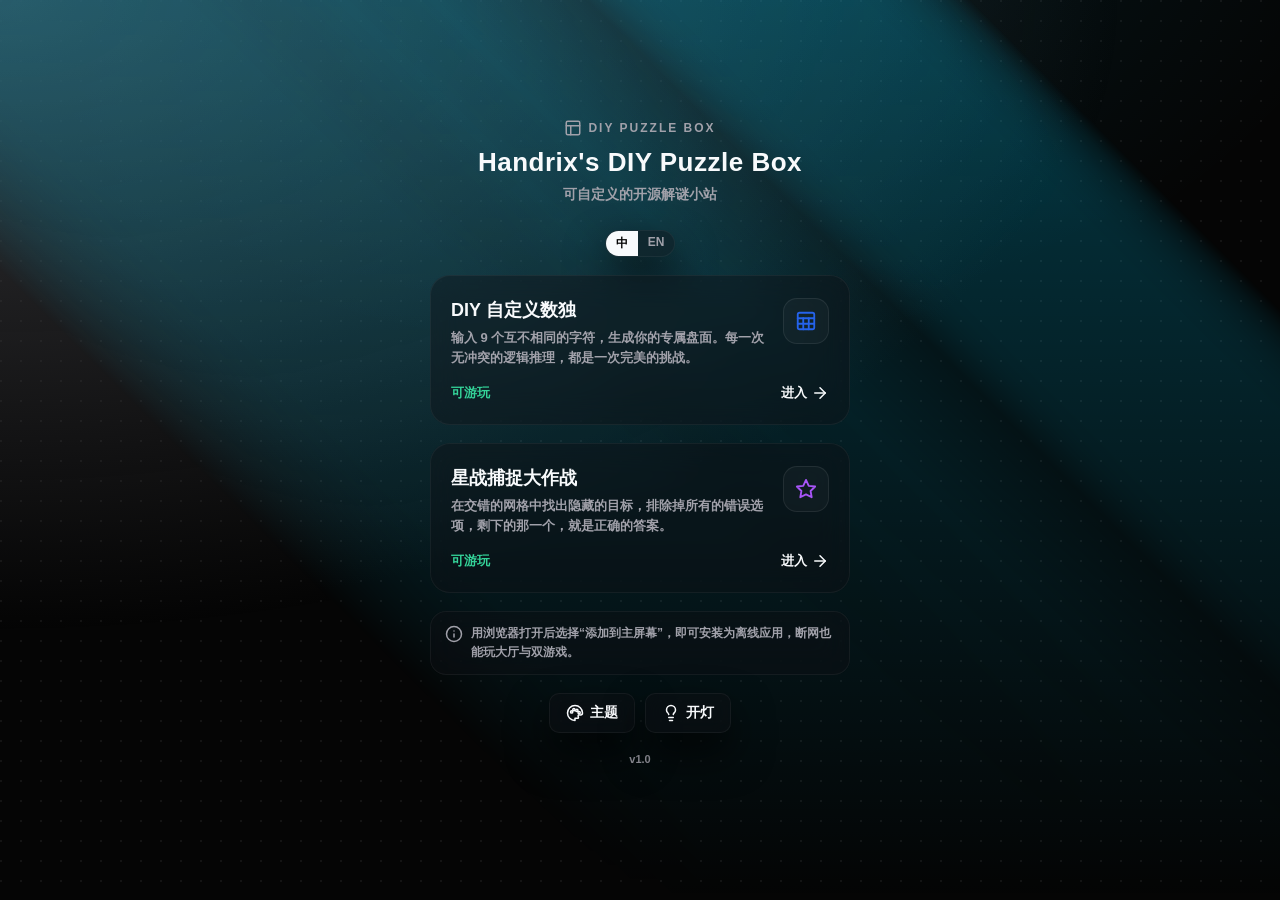
==== commit 71be247c: "Update index.html to reflect new title and styling changes for the DIY Puzzle Box, including layout " ====
--- a/index.html
+++ b/index.html
@@ -2,385 +2,281 @@
 <html lang="zh-CN">
 <head>
     <meta charset="UTF-8">
-    <meta name="viewport" content="width=device-width, initial-scale=1.0, maximum-scale=1.0, user-select=none">
-    <title>Signature Sudoku</title>
+    <meta name="viewport" content="width=device-width, initial-scale=1.0, maximum-scale=1.0, user-select=none, viewport-fit=cover">
+    <title>Handrix's DIY Puzzle Box</title>
+    <link rel="stylesheet" href="css/common.css">
     <style>
-        /* ======== Minimalist Variables ======== */
-        :root {
-            /* Theme 1: Classic Minimal */
-            --bg-base: #F2F2F7; --bg-surface: #FFFFFF; --text-primary: #000000; --text-secondary: #8E8E93;
-            --accent-main: #007AFF; --accent-orange: #FF9500; --accent-red: #FF3B30; --accent-green: #34C759;
-            --grid-line: #D1D1D6; --grid-line-thick: #000000;
-            --cell-bg: #FFFFFF; --cell-selected: rgba(0, 122, 255, 0.2); --cell-related: rgba(0, 122, 255, 0.08); --cell-same: rgba(255, 149, 0, 0.25);
-            --shadow-subtle: 0 4px 12px rgba(0,0,0,0.06); --fx-color-1: #e0c3fc; --fx-color-2: #8ec5fc;
-        }
-
-        /* Theme 2: Ice Blue */
-        body[data-skin="ocean"] {
-            --bg-base: #F0F8FF; --accent-main: #32ADE6; --grid-line: #C6E2FA; --grid-line-thick: #005B96;
-            --cell-selected: rgba(50, 173, 230, 0.2); --cell-related: rgba(50, 173, 230, 0.08); --fx-color-1: #cce5ff; --fx-color-2: #e6f2ff;
-        }
-
-        /* Theme 3: Violet Dream */
-        body[data-skin="purple"] {
-            --bg-base: #F7F5FA; --accent-main: #AF52DE; --grid-line: #D8D0E3; --grid-line-thick: #3B0764;
-            --cell-selected: rgba(175, 82, 222, 0.2); --cell-related: rgba(175, 82, 222, 0.08); --fx-color-1: #e2c0ff; --fx-color-2: #c49aeb;
-        }
-
-        /* Eye Care Dark Mode */
-        body[data-theme="dark"] {
-            --bg-base: #000000; --bg-surface: #1C1C1E; --text-primary: #F2F2F7; --text-secondary: #98989D;
-            --accent-main: #0A84FF; --grid-line: #38383A; --grid-line-thick: #636366;
-            --cell-bg: #1C1C1E; --cell-selected: rgba(10, 132, 255, 0.3); --cell-related: rgba(10, 132, 255, 0.12); --cell-same: rgba(255, 159, 10, 0.35);
-            --shadow-subtle: 0 4px 12px rgba(0,0,0,0.4); --fx-color-1: #0f2027; --fx-color-2: #203a43;
-        }
-        body[data-theme="dark"][data-skin="ocean"] { --accent-main: #64D2FF; }
-        body[data-theme="dark"][data-skin="purple"] { --accent-main: #BF5AF2; }
-
         body {
-            font-family: -apple-system, BlinkMacSystemFont, "SF Pro Text", "Helvetica Neue", sans-serif;
-            background-color: var(--bg-base); color: var(--text-primary); margin: 0; padding: 12px;
-            display: flex; flex-direction: column; align-items: center; min-height: 100vh; box-sizing: border-box;
-            touch-action: manipulation; -webkit-tap-highlight-color: transparent; transition: background-color 0.3s;
-            overflow-x: hidden; padding-bottom: 40px;
-        }
-        body::before { content: ""; position: fixed; inset: 0; z-index: -2; background: linear-gradient(-45deg, var(--fx-color-1), var(--fx-color-2), var(--bg-base)); background-size: 400% 400%; animation: aurora 15s ease infinite; opacity: 0.25; transition: 0.5s; }
-        @keyframes aurora { 0%{background-position:0% 50%} 50%{background-position:100% 50%} 100%{background-position:0% 50%} }
-        canvas { position: fixed; top: 0; left: 0; width: 100vw; height: 100vh; pointer-events: none; z-index: 9999; }
-
-        /* ======== Header ======== */
-        .header { width: 100%; max-width: 420px; display: flex; justify-content: space-between; align-items: center; margin: 10px 0 16px 0; }
-        .header h1 { font-size: 20px; font-weight: 700; margin: 0; letter-spacing: -0.3px; }
-        .lang-toggle { background: var(--bg-surface); border: 1px solid var(--grid-line); border-radius: 20px; display: flex; overflow: hidden; box-shadow: var(--shadow-subtle); cursor: pointer; flex-shrink: 0; }
-        .lang-btn { padding: 4px 10px; font-size: 12px; font-weight: 600; color: var(--text-secondary); transition: 0.2s; user-select: none; }
-        .lang-btn.active { background: var(--text-primary); color: var(--bg-surface); }
-
-        .top-controls { display: flex; justify-content: space-between; gap: 8px; width: 100%; max-width: 420px; margin-bottom: 16px; }
-        .pill { flex: 1; background: var(--bg-surface); border: 1px solid var(--grid-line); border-radius: 12px; padding: 8px; font-size: 14px; font-weight: 600; color: var(--text-primary); text-align: center; display: flex; justify-content: center; align-items: center; gap: 4px; box-shadow: var(--shadow-subtle); cursor: pointer; outline: none; appearance: none; }
-        .pill:active { transform: scale(0.96); }
-        .pill-timer { flex: 0.8; font-variant-numeric: tabular-nums; cursor: default; } .pill-timer:active { transform: none; }
-        select.pill { background-image: url('data:image/svg+xml;utf8,<svg fill="%238E8E93" height="20" viewBox="0 0 24 24" width="20" xmlns="http://www.w3.org/2000/svg"><path d="M7 10l5 5 5-5z"/></svg>'); background-repeat: no-repeat; background-position: right 6px center; padding-right: 20px; }
-
-        /* ======== Board ======== */
-        .board { display: grid; grid-template-columns: repeat(9, 1fr); grid-template-rows: repeat(9, 1fr); width: 100%; max-width: 420px; aspect-ratio: 1/1; margin-bottom: 20px; background: var(--bg-surface); border: 2px solid var(--grid-line-thick); box-sizing: border-box; box-shadow: var(--shadow-subtle); }
-        .cell { background-color: var(--cell-bg); display: flex; align-items: center; justify-content: center; font-size: clamp(20px, 6vmin, 28px); cursor: pointer; position: relative; user-select: none; border-right: 1px solid var(--grid-line); border-bottom: 1px solid var(--grid-line); box-sizing: border-box; }
-        .cell:nth-child(3n) { border-right: 2px solid var(--grid-line-thick); } .cell:nth-child(9n) { border-right: none; }
-        .cell:nth-child(n+19):nth-child(-n+27), .cell:nth-child(n+46):nth-child(-n+54) { border-bottom: 2px solid var(--grid-line-thick); } .cell:nth-child(n+73):nth-child(-n+81) { border-bottom: none; }
-        .cell.fixed { font-weight: 700; color: var(--text-primary); } .cell.user { font-weight: 600; color: var(--accent-main); }
-        .cell.selected { background-color: var(--cell-selected); box-shadow: inset 0 0 0 2px var(--accent-main); z-index: 2; }
-        .cell.related { background-color: var(--cell-related); } .cell.same { background-color: var(--cell-same); }
-        .notes-grid { position: absolute; inset: 2px; display: grid; grid-template-columns: 1fr 1fr; grid-template-rows: 1fr 1fr; pointer-events: none; }
-        .note-item { display: flex; align-items: center; justify-content: center; font-size: clamp(11px, 3.2vmin, 14px); font-weight: 700; color: var(--text-secondary); line-height: 1;}
-        @keyframes shine { 0% { background-color: var(--text-primary); opacity: 0.2; } 100% { background-color: transparent; opacity: 1; } } .cell.just-placed::after { content: ''; position: absolute; inset: 0; animation: shine 0.4s ease-out; pointer-events: none; }
-
-        /* ======== Keyboard & Actions ======== */
-        .keyboard { display: grid; grid-template-columns: repeat(5, 1fr); gap: 8px; width: 100%; max-width: 420px; margin-bottom: 12px; }
-        .key { background: var(--bg-surface); border: 1px solid var(--grid-line); border-radius: 12px; height: 48px; display: flex; flex-direction: column; align-items: center; justify-content: center; font-size: 20px; font-weight: 600; color: var(--text-primary); cursor: pointer; box-shadow: 0 1px 2px rgba(0,0,0,0.03); user-select: none; gap: 2px; }
-        .key:active { transform: scale(0.92); background-color: var(--cell-related); } .key.btn-undo { font-size: 13px; color: var(--accent-orange); }
-        .action-row { display: flex; gap: 8px; width: 100%; max-width: 420px; margin-bottom: 12px; }
-        .btn-action { flex: 1; background: var(--bg-surface); border: 1px solid var(--grid-line); border-radius: 12px; padding: 10px 0; display: flex; flex-direction: row; align-items: center; justify-content: center; gap: 6px; font-size: 13px; font-weight: 600; color: var(--text-primary); cursor: pointer; box-shadow: 0 1px 2px rgba(0,0,0,0.03); }
-        .btn-action:active { transform: scale(0.95); } .btn-action.active-note { background: var(--accent-orange); color: white; border-color: var(--accent-orange); } .btn-action.active-note .icon { stroke: white; }
-        .icon { width: 18px; height: 18px; stroke: currentColor; stroke-width: 2; fill: none; stroke-linecap: round; stroke-linejoin: round; }
-
-        /* ======== Modals ======== */
-        .modal-overlay { display: none; position: fixed; inset: 0; background: rgba(0, 0, 0, 0.4); backdrop-filter: blur(5px); -webkit-backdrop-filter: blur(5px); z-index: 1000; justify-content: center; align-items: center; }
-        .modal-content { background: var(--bg-surface); width: 85%; max-width: 340px; border-radius: 20px; padding: 24px; box-shadow: 0 20px 40px rgba(0,0,0,0.3); border: 1px solid var(--grid-line); max-height: 80vh; overflow-y: auto; }
-        .modal-header { display: flex; justify-content: space-between; align-items: center; margin-bottom: 10px; }
-        .modal-header h2 { font-size: 18px; margin: 0; display: flex; align-items: center; gap: 6px; }
-        .subtitle { font-size: 13px; color: var(--text-secondary); text-align: center; margin: 0 0 20px 0; line-height: 1.5; transition: 0.3s; }
-        
-        .btn-primary { flex: 1; background: var(--accent-main); color: white; border: none; padding: 14px; border-radius: 14px; font-size: 16px; font-weight: 600; cursor: pointer; margin-top: 16px; display: block; width: 100%; }
-        .btn-primary:disabled { background: var(--grid-line); cursor: not-allowed; } .btn-primary:active:not(:disabled) { transform: scale(0.96); }
-        .btn-cancel { background: var(--bg-base); color: var(--text-primary); border: 1px solid var(--grid-line); }
-
-        @keyframes text-flash { 0%, 100% { color: var(--text-secondary); transform: scale(1); } 50% { color: var(--accent-red); transform: scale(1.05); } } .text-danger-flash { animation: text-flash 0.4s ease-in-out; color: var(--accent-red) !important; font-weight: bold; }
-        @keyframes shake { 0%, 100% { transform: translateX(0); } 25% { transform: translateX(-6px); } 75% { transform: translateX(6px); } } .error-shake { animation: shake 0.3s ease-in-out; }
-        @keyframes pop { 0% { transform: scale(0.8); opacity: 0; } 100% { transform: scale(1); opacity: 1; } } .modal-content { animation: pop 0.3s cubic-bezier(0.175, 0.885, 0.32, 1.275); }
-
-        /* Setup Slots */
-        .diy-header-row { display: flex; justify-content: space-between; align-items: center; margin-bottom: 10px; }
-        .diy-slots-container { position: relative; display: grid; grid-template-columns: repeat(3, 1fr); gap: 10px; margin-bottom: 20px; }
-        .diy-slot { height: 48px; border: 2px solid var(--grid-line); border-radius: 10px; display: flex; align-items: center; justify-content: center; font-size: 20px; font-weight: 700; color: var(--text-primary); transition: 0.2s; background: var(--bg-base); }
-        .diy-slot.filled { border-color: var(--accent-main); background: var(--cell-selected); }
-        .hidden-input { position: absolute; inset: 0; opacity: 0; width: 100%; height: 100%; cursor: text; z-index: 10; font-size: 16px; }
-
-        .setting-item { display: flex; justify-content: space-between; align-items: center; padding: 14px 16px; background: var(--bg-base); border-radius: 12px; margin-bottom: 10px; font-weight: 600; cursor: pointer; border: 1px solid var(--grid-line); transition: 0.2s; font-size: 15px; color: var(--text-primary); } .setting-item:active { transform: scale(0.96); }
-        .stats-table { width: 100%; border-collapse: collapse; margin-top: 10px; text-align: center; font-size: 14px; } .stats-table th { padding: 10px 4px; border-bottom: 1px solid var(--grid-line); color: var(--text-secondary); font-weight: 600;} .stats-table td { border-bottom: 1px solid var(--grid-line); padding: 12px 4px; }
-        .modal-content ul { padding-left: 20px; font-size: 14px; line-height: 1.6; color: var(--text-secondary); } .modal-content h3 { font-size: 15px; margin: 15px 0 5px 0; display: flex; align-items: center; gap:4px; }
+            min-height: 100vh;
+            justify-content: center;
+            padding: 32px 20px 48px;
+            box-sizing: border-box;
+        }
+
+        .hall {
+            width: 100%;
+            max-width: 420px;
+            z-index: 10;
+            display: flex;
+            flex-direction: column;
+            gap: 18px;
+        }
+
+        .hall-brand {
+            text-align: center;
+            margin-bottom: 8px;
+        }
+
+        .hall-kicker {
+            display: inline-flex;
+            align-items: center;
+            gap: 6px;
+            font-size: 12px;
+            letter-spacing: 2px;
+            text-transform: uppercase;
+            color: var(--text-note);
+            font-weight: 700;
+            margin-bottom: 10px;
+        }
+
+        .hall-brand h1 {
+            font-size: 26px;
+            letter-spacing: 0.5px;
+            margin: 0 0 8px;
+            color: var(--text-main);
+        }
+
+        .hall-brand p {
+            margin: 0;
+            font-size: 14px;
+            color: var(--text-note);
+            font-weight: 600;
+        }
+
+        .game-card {
+            display: block;
+            text-decoration: none;
+            color: inherit;
+            background: var(--glass-bg);
+            border: 1px solid var(--glass-border);
+            backdrop-filter: blur(16px);
+            -webkit-backdrop-filter: blur(16px);
+            border-radius: 20px;
+            padding: 22px 20px;
+            box-shadow: 0 12px 32px var(--shadow);
+            transition: transform 0.2s, box-shadow 0.2s;
+        }
+
+        .game-card:active { transform: scale(0.98); }
+
+        .game-card-top {
+            display: flex;
+            align-items: flex-start;
+            justify-content: space-between;
+            gap: 12px;
+            margin-bottom: 12px;
+        }
+
+        .game-icon {
+            width: 44px;
+            height: 44px;
+            border-radius: 14px;
+            display: flex;
+            align-items: center;
+            justify-content: center;
+            background: var(--btn-bg);
+            border: 1px solid var(--btn-border);
+            flex-shrink: 0;
+        }
+
+        .game-icon .icon { width: 22px; height: 22px; }
+
+        .game-card h2 {
+            margin: 0 0 6px;
+            font-size: 18px;
+        }
+
+        .game-card p {
+            margin: 0;
+            font-size: 13px;
+            line-height: 1.55;
+            color: var(--text-note);
+            font-weight: 600;
+        }
+
+        .game-meta {
+            margin-top: 16px;
+            display: flex;
+            align-items: center;
+            justify-content: space-between;
+            font-size: 13px;
+            font-weight: 700;
+        }
+
+        .status-live { color: #059669; }
+        .status-soon { color: #d97706; }
+
+        [data-theme="dark"] .status-live { color: #34d399; }
+        [data-theme="dark"] .status-soon { color: #fbbf24; }
+
+        .enter-hint {
+            display: inline-flex;
+            align-items: center;
+            gap: 4px;
+            color: var(--text-main);
+        }
+
+        .hall-theme {
+            align-self: center;
+            display: inline-flex;
+            align-items: center;
+            gap: 6px;
+            padding: 10px 16px;
+            margin-top: 6px;
+        }
+
+        .card-sudoku .game-icon { color: #2563eb; }
+        .card-star .game-icon { color: #a855f7; }
+
+        .hall-bottom { display: flex; gap: 10px; align-self: center; }
+        .hall-bottom .hall-theme { margin-top: 0; }
     </style>
+<link rel="manifest" href="manifest.json">
+    <link rel="apple-touch-icon" href="assets/app-icon.png">
+    <meta name="apple-mobile-web-app-capable" content="yes">
+    <meta name="apple-mobile-web-app-status-bar-style" content="black-translucent">
 </head>
-<body data-skin="default">
-
+<body data-skin="default" data-theme="dark">
+    <canvas id="canvas-fx"></canvas>
     <canvas id="canvas-confetti"></canvas>
 
-    <div class="header">
-        <h1 id="app-title" data-i18n="title">专属印记数独</h1>
-        <div class="lang-toggle" onclick="toggleLang()">
-            <div class="lang-btn active" id="lang-cn">中</div>
-            <div class="lang-btn" id="lang-en">EN</div>
-        </div>
+    <div class="hall">
+        <div class="hall-brand">
+            <div class="hall-kicker">
+                <svg class="icon" viewBox="0 0 24 24"><rect width="18" height="18" x="3" y="3" rx="2"/><path d="M3 9h18"/><path d="M9 21V9"/></svg>
+                DIY PUZZLE BOX
+            </div>
+            <h1>Handrix's DIY Puzzle Box</h1>
+            <p data-i18n="hall_sub">可自定义的开源解谜小站</p>
+        </div>
+        <div style="display:flex; justify-content:center;">
+            <div class="lang-toggle" onclick="toggleGlobalLang()">
+                <div class="lang-btn active" id="lang-cn">中</div>
+                <div class="lang-btn" id="lang-en">EN</div>
+            </div>
+        </div>
+
+        <a class="game-card card-sudoku" href="games/diy-sudoku/diy.html">
+            <div class="game-card-top">
+                <div>
+                    <h2 data-i18n="card_diy_title">DIY 自定义数独</h2>
+                    <p data-i18n="card_diy_desc">输入 9 个互不相同的字符，生成你的专属盘面。每一次无冲突的逻辑推理，都是一次完美的挑战。</p>
+                </div>
+                <div class="game-icon">
+                    <svg class="icon" viewBox="0 0 24 24"><rect width="18" height="18" x="3" y="3" rx="2"/><path d="M3 9h18"/><path d="M9 21V9"/><path d="M3 15h18"/><path d="M15 21V9"/></svg>
+                </div>
+            </div>
+            <div class="game-meta">
+                <span class="status-live" data-i18n="status_live">可游玩</span>
+                <span class="enter-hint"><span data-i18n="enter">进入</span>
+                    <svg class="icon" viewBox="0 0 24 24"><path d="M5 12h14"/><path d="m12 5 7 7-7 7"/></svg>
+                </span>
+            </div>
+        </a>
+
+        <a class="game-card card-star" href="games/starbattle/star.html">
+            <div class="game-card-top">
+                <div>
+                    <h2 data-i18n="card_star_title">星战捕捉大作战</h2>
+                    <p data-i18n="card_star_desc">在交错的网格中找出隐藏的目标，排除掉所有的错误选项，剩下的那一个，就是正确的答案。</p>
+                </div>
+                <div class="game-icon">
+                    <svg class="icon" viewBox="0 0 24 24"><polygon points="12 2 15 8.5 22 9.3 17 14.2 18.2 21 12 17.8 5.8 21 7 14.2 2 9.3 9 8.5 12 2"/></svg>
+                </div>
+            </div>
+            <div class="game-meta">
+                <span class="status-live" data-i18n="status_live">可游玩</span>
+                <span class="enter-hint"><span data-i18n="enter">进入</span>
+                    <svg class="icon" viewBox="0 0 24 24"><path d="M5 12h14"/><path d="m12 5 7 7-7 7"/></svg>
+                </span>
+            </div>
+        </a>
+
+        <div class="hall-tip">
+            <svg class="icon" viewBox="0 0 24 24"><path d="M12 16v-4"/><path d="M12 8h.01"/><circle cx="12" cy="12" r="10"/></svg>
+            <span data-i18n="hall_offline_tip">用浏览器打开后选择“添加到主屏幕”，即可安装为离线应用，断网也能玩大厅与双游戏。</span>
+        </div>
+
+        <div class="hall-bottom">
+            <button type="button" class="hall-theme glass-panel" onclick="openSkinModal()">
+                <svg class="icon" viewBox="0 0 24 24"><path d="M12 22a10 10 0 1 1 10-10c0 1.5-1 2.5-2.5 2.5h-1.87a1.5 1.5 0 0 0-1.42 2.05l.38 1.15c.21.63-.3 1.3-.98 1.3H12Z"/><circle cx="7.5" cy="10.5" r="1.5"/><circle cx="10.5" cy="7.5" r="1.5"/><circle cx="14.5" cy="8.5" r="1.5"/><circle cx="17.5" cy="11.5" r="1.5"/></svg>
+                <span data-i18n="hall_theme">主题</span>
+            </button>
+            <button type="button" class="hall-theme glass-panel" id="theme-btn" onclick="toggleTheme()">
+                <svg class="icon" id="theme-icon" viewBox="0 0 24 24"><path d="M15 14c.2-1 .7-1.7 1.5-2.5 1-.9 1.5-2.2 1.5-3.5A6 6 0 0 0 6 8c0 1.3.5 2.6 1.5 3.5.7.8 1.3 1.5 1.5 2.5"/><path d="M9 18h6"/><path d="M10 22h4"/></svg>
+                <span id="theme-text">开灯</span>
+            </button>
+        </div>
+        <div class="hall-version" id="hall-version">v1.0</div>
     </div>
 
-    <div class="top-controls">
-        <select id="diff-select" class="pill" onchange="startNewGame()">
-            <option value="35" data-i18n="diff_easy">难度: 简单</option>
-            <option value="45" selected data-i18n="diff_med">难度: 中等</option>
-            <option value="55" data-i18n="diff_hard">难度: 困难</option>
-        </select>
-        <div class="pill pill-timer" id="timer"><svg class="icon" viewBox="0 0 24 24"><circle cx="12" cy="12" r="10"/><polyline points="12 6 12 12 16 14"/></svg> <span>00:00</span></div>
-        <button class="pill" onclick="startNewGame()" style="color: var(--accent-main);" data-i18n="btn_restart">重新开始</button>
+    <!-- 主题弹窗 -->
+    <div class="modal-overlay" id="skinModal">
+        <div class="modal-content" style="text-align: center;">
+            <h2 style="color: #a855f7;"><svg class="icon" viewBox="0 0 24 24"><path d="M12 22a10 10 0 1 1 10-10c0 1.5-1 2.5-2.5 2.5h-1.87a1.5 1.5 0 0 0-1.42 2.05l.38 1.15c.21.63-.3 1.3-.98 1.3H12Z"/><circle cx="7.5" cy="10.5" r="1.5"/><circle cx="10.5" cy="7.5" r="1.5"/><circle cx="14.5" cy="8.5" r="1.5"/><circle cx="17.5" cy="11.5" r="1.5"/></svg> 主题色彩</h2>
+            <hr style="border: 0; border-top: 1px solid var(--glass-border); margin-bottom: 20px;">
+            <div style="display: flex; flex-direction: column; gap: 8px;">
+                <button class="skin-opt" onclick="changeSkin('default')" style="background: linear-gradient(135deg, #e0c3fc, #8ec5fc); color: #1e293b;">
+                    <svg class="icon" viewBox="0 0 24 24"><path d="m12 3-1.912 5.813a2 2 0 0 1-1.275 1.275L3 12l5.813 1.912a2 2 0 0 1 1.275 1.275L12 21l1.912-5.813a2 2 0 0 1 1.275-1.275L21 12l-5.813-1.912a2 2 0 0 1-1.275-1.275L12 3Z"/><path d="M5 3v4"/><path d="M19 17v4"/><path d="M3 5h4"/><path d="M17 19h4"/></svg> 星空青 (Cyan)
+                </button>
+                <button class="skin-opt" onclick="changeSkin('purple')" style="background: linear-gradient(135deg, #e2c0ff, #c49aeb); color: #3b0764;">
+                    <svg class="icon" viewBox="0 0 24 24"><path d="M19 14c1.49-1.46 3-3.21 3-5.5A5.5 5.5 0 0 0 16.5 3c-1.76 0-3 .5-4.5 2-1.5-1.5-2.74-2-4.5-2A5.5 5.5 0 0 0 2 8.5c0 2.3 1.5 4.05 3 5.5l7 7Z"/></svg> 罗兰紫 (Purple)
+                </button>
+                <button class="skin-opt" onclick="changeSkin('emerald')" style="background: linear-gradient(135deg, #a7f3d0, #34d399); color: #064e3b;">
+                    <svg class="icon" viewBox="0 0 24 24"><path d="M12 2L2 7l10 5 10-5-10-5z"/><path d="M2 17l10 5 10-5"/></svg> 翡冷翠雾绿 (Emerald)
+                </button>
+            </div>
+            <button class="close-btn" onclick="closeModal('skinModal')">选好了！</button>
+        </div>
     </div>
 
-    <div class="board" id="board"></div>
-
-    <div class="keyboard" id="keyboard-container"></div>
-    
-    <div class="action-row">
-        <button class="btn-action" id="note-btn" onclick="toggleNoteMode()">
-            <svg class="icon" viewBox="0 0 24 24"><path d="M17 3a2.85 2.83 0 1 1 4 4L7.5 20.5 2 22l1.5-5.5Z"/><path d="m15 5 4 4"/></svg> <span data-i18n="btn_note">笔记</span>
-        </button>
-        <button class="btn-action" onclick="useHint()" style="color: var(--accent-main);">
-            <svg class="icon" viewBox="0 0 24 24"><path d="M15 14c.2-1 .7-1.7 1.5-2.5 1-.9 1.5-2.2 1.5-3.5A6 6 0 0 0 6 8c0 1.3.5 2.6 1.5 3.5.8.8 1.3 1.5 1.5 2.5"/><path d="M9 18h6"/><path d="M10 22h4"/></svg> <span id="hint-text" data-i18n="btn_hint">提示(3)</span>
-        </button>
-        <button class="btn-action" onclick="checkWin()" style="color: var(--accent-green);">
-            <svg class="icon" viewBox="0 0 24 24"><path d="M22 11.08V12a10 10 0 1 1-5.93-9.14"/><path d="m9 11 3 3L22 4"/></svg> <span data-i18n="btn_check">检查</span>
-        </button>
-    </div>
-
-    <div class="action-row">
-        <!-- 🚀 关键修复：这里的 onclick 从 openModal('statsModal') 改回了 openStats()，这样才会先拉取数据画表格，再弹出！ -->
-        <button class="btn-action" onclick="openStats()">
-            <svg class="icon" viewBox="0 0 24 24"><path d="M6 9H4.5a2.5 2.5 0 0 1 0-5H6"/><path d="M18 9h1.5a2.5 2.5 0 0 0 0-5H18"/><path d="M4 22h16"/><path d="M10 14.66V17c0 .55-.47.98-.97 1.21C7.85 18.75 7 20.24 7 22"/><path d="M14 14.66V17c0 .55.47.98.97 1.21C16.15 18.75 17 20.24 17 22"/><path d="M18 2H6v7a6 6 0 0 0 12 0V2Z"/></svg> <span data-i18n="btn_stats">战绩</span>
-        </button>
-        <button class="btn-action" onclick="openModal('rulesModal')">
-            <svg class="icon" viewBox="0 0 24 24"><circle cx="12" cy="12" r="10"/><path d="M12 16v-4"/><path d="M12 8h.01"/></svg> <span data-i18n="btn_rules">规则</span>
-        </button>
-        <button class="btn-action" onclick="openSettings()" style="color: var(--accent-main);">
-            <svg class="icon" viewBox="0 0 24 24"><path d="M12 22a10 10 0 1 1 10-10c0 1.5-1 2.5-2.5 2.5h-1.87a1.5 1.5 0 0 0-1.42 2.05l.38 1.15c.21.63-.3 1.3-.98 1.3H12Z"/><circle cx="7.5" cy="10.5" r="1.5"/><circle cx="10.5" cy="7.5" r="1.5"/><circle cx="14.5" cy="8.5" r="1.5"/><circle cx="17.5" cy="11.5" r="1.5"/></svg> <span data-i18n="btn_custom">定制</span>
-        </button>
-        <button class="btn-action" id="theme-btn" onclick="toggleTheme()">
-            <svg class="icon" id="theme-icon" viewBox="0 0 24 24"><path d="M12 3a6 6 0 0 0 9 9 9 9 0 1 1-9-9Z"/></svg> <span data-i18n="btn_dark">护眼</span>
-        </button>
-    </div>
-
-    <!-- ======== Setup Modal ======== -->
-    <div class="modal-overlay" id="setupModal">
-        <div class="modal-content">
-            <div class="modal-header">
-                <h2 data-i18n="setup_title">设置专属字符</h2>
-                <div class="lang-toggle" onclick="toggleLang()">
-                    <div class="lang-btn active" id="lang-cn-setup">中</div>
-                    <div class="lang-btn" id="lang-en-setup">EN</div>
-                </div>
-            </div>
-            
-            <p class="subtitle" id="setup-instruction" data-i18n="setup_sub">输入 9 个<b>互不相同</b>的字符（支持字母或符号），系统将生成专属盘面。</p>
-            
-            <!-- 🚀 新增：一键清空与提示行 -->
-            <div class="diy-header-row">
-                <span style="font-size: 13px; font-weight: 600; color: var(--text-secondary);" data-i18n="setup_label">当前字符</span>
-                <span onclick="clearSetup()" style="font-size: 13px; font-weight: bold; color: var(--accent-red); cursor: pointer; padding: 4px 8px; border-radius: 8px; background: rgba(255,59,48,0.1);" data-i18n="setup_clear">🗑️ 一键清空</span>
-            </div>
-
-            <div class="diy-slots-container" id="slots-container">
-                <input type="text" id="hiddenInput" class="hidden-input" maxlength="9" autocomplete="off" autocorrect="off" spellcheck="false">
-                <div class="diy-slot"></div><div class="diy-slot"></div><div class="diy-slot"></div>
-                <div class="diy-slot"></div><div class="diy-slot"></div><div class="diy-slot"></div>
-                <div class="diy-slot"></div><div class="diy-slot"></div><div class="diy-slot"></div>
-            </div>
-            
-            <div style="display: flex; gap: 10px;">
-                <button class="btn-primary btn-cancel" id="setupCancelBtn" onclick="closeModal('setupModal')" style="display:none;" data-i18n="btn_cancel">取消</button>
-                <button class="btn-primary" id="startBtn" disabled onclick="saveCharsAndStart()" data-i18n="setup_btn">生成盘面</button>
-            </div>
-        </div>
-    </div>
-
-    <!-- ======== Settings Modal ======== -->
-    <div class="modal-overlay" id="settingsModal">
-        <div class="modal-content">
-            <h2 data-i18n="set_title" style="justify-content:center; margin-bottom: 20px;"><svg class="icon" viewBox="0 0 24 24"><path d="M12 22a10 10 0 1 1 10-10c0 1.5-1 2.5-2.5 2.5h-1.87a1.5 1.5 0 0 0-1.42 2.05l.38 1.15c.21.63-.3 1.3-.98 1.3H12Z"/></svg> 定制选项</h2>
-            <div class="setting-item" onclick="changeSkin('default')"><span data-i18n="skin_default">极简经典 (Classic)</span><span id="check-default" style="color: var(--accent-main); display: none;"><svg class="icon" style="width:20px;height:20px;" viewBox="0 0 24 24"><path d="M20 6 9 17l-5-5"/></svg></span></div>
-            <div class="setting-item" onclick="changeSkin('ocean')"><span data-i18n="skin_ocean">冰川浅蓝 (Ice Blue)</span><span id="check-ocean" style="color: var(--accent-main); display: none;"><svg class="icon" style="width:20px;height:20px;" viewBox="0 0 24 24"><path d="M20 6 9 17l-5-5"/></svg></span></div>
-            <div class="setting-item" onclick="changeSkin('purple')"><span data-i18n="skin_purple">罗兰紫梦 (Violet)</span><span id="check-purple" style="color: var(--accent-main); display: none;"><svg class="icon" style="width:20px;height:20px;" viewBox="0 0 24 24"><path d="M20 6 9 17l-5-5"/></svg></span></div>
-            <div class="setting-item" onclick="openSetupModal()" style="margin-top: 24px; border-color: var(--accent-main); color: var(--accent-main); justify-content:center; gap:8px;"><svg class="icon" viewBox="0 0 24 24"><path d="M17 3a2.85 2.83 0 1 1 4 4L7.5 20.5 2 22l1.5-5.5Z"/></svg><span data-i18n="set_edit_char">修改专属字符</span></div>
-            <button class="btn-primary" onclick="closeModal('settingsModal')" data-i18n="btn_confirm">完成</button>
-        </div>
-    </div>
-
-    <!-- ======== Stats & Rules & Msg Modals ======== -->
-    <div class="modal-overlay" id="statsModal"><div class="modal-content"><h2 data-i18n="stat_title" style="justify-content:center;"><svg class="icon" viewBox="0 0 24 24"><path d="M18 20V10M12 20V4M6 20v-4"/></svg> 战绩看板</h2><table class="stats-table" id="statsTable"></table><p style="font-size: 11px; color: var(--text-secondary); text-align: center; margin-top: 15px;" data-i18n="stat_note">* 数据安全储存在本机，绝对隐私</p><button class="btn-primary" onclick="closeModal('statsModal')" data-i18n="btn_continue">继续加油</button></div></div>
-    <div class="modal-overlay" id="rulesModal"><div class="modal-content"><h2 data-i18n="rule_title" style="justify-content:center;"><svg class="icon" viewBox="0 0 24 24"><circle cx="12" cy="12" r="10"/><path d="M12 16v-4"/><path d="M12 8h.01"/></svg> 游戏规则</h2><h3><svg class="icon" style="width:16px;height:16px" viewBox="0 0 24 24"><path d="M8.5 14.5A2.5 2.5 0 0 0 11 12c0-1.38-.5-2-1-3-1.072-2.143-.224-4.054 2-6 .5 2.5 2 4.9 4 6.5 2 1.6 3 3.5 3 5.5a7 7 0 1 1-14 0c0-1.153.433-2.294 1-3a2.5 2.5 0 0 0 2.5 2.5z"/></svg> <span data-i18n="rule_h1">基础规则</span></h3><ul><li data-i18n="rule_1"><b>9x9 棋盘</b>：填入你设定的 9 个字符。</li><li data-i18n="rule_2"><b>不重复原则</b>：每行、每列、每个 3x3 宫格内，每个字符只能出现一次。</li></ul><h3><svg class="icon" style="width:16px;height:16px" viewBox="0 0 24 24"><path d="M12 2v4"/><path d="M12 18v4"/><path d="M4.93 4.93l2.83 2.83"/><path d="M16.24 16.24l2.83 2.83"/><path d="M2 12h4"/><path d="M18 12h4"/><path d="M4.93 19.07l2.83-2.83"/><path d="M16.24 7.76l2.83-2.83"/></svg> <span data-i18n="rule_h2">操作技巧</span></h3><ul><li data-i18n="rule_3"><b>选中高亮</b>：点击格子会自动高亮关联区域和相同字符。</li><li data-i18n="rule_4"><b>笔记模式</b>：单格最多填4个猜想；确认答案后自动清理冲突笔记！</li><li data-i18n="rule_5"><b>提示求助</b>：每局提供 3 次揭晓答案的机会。</li></ul><button class="btn-primary" onclick="closeModal('rulesModal')" data-i18n="btn_confirm">知道啦！</button></div></div>
-    <div class="modal-overlay" id="messageModal"><div class="modal-content" style="text-align: center;"><h2 id="msgTitle">提示</h2><p id="msgBody" style="font-size: 15px; color: var(--text-secondary); margin: 16px 0; line-height: 1.5; font-weight: 500;"></p><button class="btn-primary" onclick="closeModal('messageModal')" data-i18n="btn_confirm">确认</button></div></div>
-
-    <script>
-        const dict = {
-            cn: {
-                title: "专属印记数独", diff_easy: "难度: 简单", diff_med: "难度: 中等", diff_hard: "难度: 困难",
-                btn_restart: "重新开始", btn_undo: "撤回", btn_note: "笔记", btn_hint: "提示", btn_check: "检查",
-                btn_stats: "战绩", btn_rules: "规则", btn_custom: "定制", btn_dark: "护眼", btn_confirm: "确认", btn_continue: "继续加油", btn_cancel: "取消",
-                setup_title: "设置专属字符", setup_sub: "输入 9 个<b>互不相同</b>的字符（支持字母或符号），生成新的盘面。", setup_btn: "生成盘面", setup_label: "当前字符", setup_clear: "🗑️ 一键清空",
-                set_title: "定制选项", skin_default: "极简经典 (Classic)", skin_ocean: "冰川浅蓝 (Ice Blue)", skin_purple: "罗兰紫梦 (Violet)", set_edit_char: "修改专属字符",
-                stat_title: "战绩看板", stat_note: "* 数据安全储存在本机，绝对隐私", stat_col1: "难度", stat_col2: "最佳记录", stat_col3: "平均耗时", stat_col4: "通关数",
-                rule_title: "游戏规则", rule_h1: "基础规则", rule_1: "<b>9x9 棋盘</b>：填入你设定的 9 个字符。", rule_2: "<b>不重复原则</b>：每行、每列、每个 3x3 宫格内，每个字符只能出现一次。",
-                rule_h2: "操作技巧", rule_3: "<b>选中高亮</b>：点击格子会自动高亮关联区域和相同字符。", rule_4: "<b>笔记模式</b>：单格最多填4个猜想；确认答案后自动清理冲突笔记！", rule_5: "<b>提示求助</b>：每局提供 3 次揭晓答案的机会。",
-                msg_hint_empty: "每局只能使用 3 次提示哦！", msg_hint_sel: "请先选中一个你想要求助的空白格子！", msg_hint_done: "这里你已经填对啦！",
-                msg_win_p1: "还有空格或者笔记未确认哦，请先填完所有的单元格！", msg_win_p2: "有些地方似乎填错了，仔细检查一下逻辑线索。", msg_win_title: "🎉 恭喜通关", msg_win_body: "太棒了！你已成功解开专属数独！\n\n本局用时: "
-            },
-            en: {
-                title: "Signature Sudoku", diff_easy: "Mode: Easy", diff_med: "Mode: Med", diff_hard: "Mode: Hard",
-                btn_restart: "Restart", btn_undo: "Undo", btn_note: "Notes", btn_hint: "Hint", btn_check: "Check",
-                btn_stats: "Stats", btn_rules: "Rules", btn_custom: "Theme", btn_dark: "Dark", btn_confirm: "OK", btn_continue: "Continue", btn_cancel: "Cancel",
-                setup_title: "Custom Characters", setup_sub: "Enter 9 <b>UNIQUE</b> characters (letters or symbols) to generate a new board.", setup_btn: "Generate", setup_label: "Your Chars", setup_clear: "🗑️ Clear All",
-                set_title: "Customization", skin_default: "Classic Minimal", skin_ocean: "Ice Blue", skin_purple: "Violet Dream", set_edit_char: "Edit Characters",
-                stat_title: "Statistics", stat_note: "* Data is safely stored locally on this device.", stat_col1: "Mode", stat_col2: "Best Time", stat_col3: "Avg Time", stat_col4: "Played",
-                rule_title: "How to Play", rule_h1: "Basic Rules", rule_1: "<b>9x9 Grid</b>: Fill with your 9 custom characters.", rule_2: "<b>No Duplicates</b>: A char can only appear once per row, column, and 3x3 block.",
-                rule_h2: "Pro Tips", rule_3: "<b>Highlighting</b>: Tap a cell to see related areas and identical chars.", rule_4: "<b>Notes</b>: Up to 4 guesses per cell. Auto-cleans on correct entry!", rule_5: "<b>Hints</b>: 3 reveals per game to help you out.",
-                msg_hint_empty: "No hints left for this game!", msg_hint_sel: "Select an empty cell to use a hint first!", msg_hint_done: "You've already solved this cell correctly!",
-                msg_win_p1: "Incomplete board or unconfirmed notes remain. Fill all cells!", msg_win_p2: "Oops, there are some errors. Check your logic and try again.", msg_win_title: "🎉 Puzzle Solved", msg_win_body: "Amazing! You have solved your signature Sudoku!\n\nTime: "
-            }
-        };
-
-        let lang = localStorage.getItem('diySudokuLang') || 'cn';
-        function toggleLang() { lang = lang === 'cn' ? 'en' : 'cn'; localStorage.setItem('diySudokuLang', lang); applyLanguage(); }
-        function applyLanguage() {
-            document.getElementById('lang-cn').className = lang === 'cn' ? 'lang-btn active' : 'lang-btn'; document.getElementById('lang-en').className = lang === 'en' ? 'lang-btn active' : 'lang-btn';
-            document.getElementById('lang-cn-setup').className = lang === 'cn' ? 'lang-btn active' : 'lang-btn'; document.getElementById('lang-en-setup').className = lang === 'en' ? 'lang-btn active' : 'lang-btn';
-            document.querySelectorAll('[data-i18n]').forEach(el => { let key = el.getAttribute('data-i18n'); if (dict[lang][key]) el.innerHTML = dict[lang][key]; });
-            let hintBase = lang === 'cn' ? "提示" : "Hint"; document.getElementById('hint-text').innerText = `${hintBase}(${hintsLeft})`;
-            if (document.getElementById('statsTable').innerHTML !== '') openStats(true); 
-            let undoTextEl = document.querySelector('.btn-undo span'); if(undoTextEl) undoTextEl.innerText = t('btn_undo');
-        }
-        function t(key) { return dict[lang][key]; }
-
-        let charMap = []; let boardFixed = Array(9).fill().map(() => Array(9).fill(false)); let boardSolution = Array(9).fill().map(() => Array(9).fill(-1)); let boardPlay = Array(9).fill().map(() => Array(9).fill(-1)); let boardNotes = Array(9).fill().map(() => Array(9).fill().map(()=>[])); 
-        let selectedRow = -1; let selectedCol = -1; let noteMode = false; let gameActive = false; let historyStack = []; const MAX_HISTORY = 15; let timerInterval = null; let timeElapsed = 0; let hintsLeft = 3;
-        
-        let defaultStats = { '35': { best: null, avg: 0, count: 0 }, '45': { best: null, avg: 0, count: 0 }, '55': { best: null, avg: 0, count: 0 } };
-        let localStats = JSON.parse(localStorage.getItem('diySudokuStats'));
-        // 紧急修复机制：防止脏数据导致出错
-        if (!localStats || !localStats['35'] || !localStats['45'] || !localStats['55']) {
-            localStats = defaultStats;
-        }
-
-        let currentSkin = localStorage.getItem('diySudokuSkin') || 'default'; document.body.setAttribute('data-skin', currentSkin);
-        let isDark = localStorage.getItem('diySudokuDark') === 'true'; if(isDark) document.body.setAttribute('data-theme', 'dark');
-        function toggleTheme() {
-            isDark = !isDark; localStorage.setItem('diySudokuDark', isDark);
-            if (isDark) { document.body.setAttribute('data-theme', 'dark'); document.getElementById('theme-icon').innerHTML = '<circle cx="12" cy="12" r="4"/><path d="M12 2v2"/><path d="M12 20v2"/><path d="m4.93 4.93 1.41 1.41"/><path d="m17.66 17.66 1.41 1.41"/><path d="M2 12h2"/><path d="M20 12h2"/><path d="m6.34 17.66-1.41 1.41"/><path d="m19.07 4.93-1.41 1.41"/>'; } 
-            else { document.body.removeAttribute('data-theme'); document.getElementById('theme-icon').innerHTML = '<path d="M12 3a6 6 0 0 0 9 9 9 9 0 1 1-9-9Z"/>'; }
-        }
-
-        const AudioContext = window.AudioContext || window.webkitAudioContext; let audioCtx;
-        function initAudio() { if (!audioCtx) { audioCtx = new AudioContext(); if (audioCtx.state === 'suspended') audioCtx.resume(); } }
-        document.body.addEventListener('touchstart', initAudio, {once:true}); document.body.addEventListener('click', initAudio, {once:true});
-        function playSound(type) {
-            initAudio(); if (!audioCtx) return; const now = audioCtx.currentTime;
-            if (type === 'bubble') { const osc = audioCtx.createOscillator(); const gain = audioCtx.createGain(); osc.connect(gain); gain.connect(audioCtx.destination); osc.type = 'sine'; osc.frequency.setValueAtTime(400, now); osc.frequency.exponentialRampToValueAtTime(800, now + 0.08); gain.gain.setValueAtTime(0, now); gain.gain.linearRampToValueAtTime(0.3, now + 0.01); gain.gain.exponentialRampToValueAtTime(0.01, now + 0.08); osc.start(now); osc.stop(now + 0.1); } 
-            else if (type === 'win') { [523.25, 659.25, 783.99, 1046.50, 1318.51].forEach((freq, i) => { const o = audioCtx.createOscillator(); const g = audioCtx.createGain(); o.connect(g); g.connect(audioCtx.destination); o.type = 'sine'; o.frequency.value = freq; g.gain.setValueAtTime(0, now + i*0.08); g.gain.linearRampToValueAtTime(0.2, now + i*0.08 + 0.02); g.gain.exponentialRampToValueAtTime(0.01, now + i*0.08 + 0.6); o.start(now + i*0.08); o.stop(now + i*0.08 + 0.7); }); }
-        }
-        const confCanvas = document.getElementById('canvas-confetti'); const confCtx = confCanvas.getContext('2d');
-        function resizeCanvas() { confCanvas.width = window.innerWidth; confCanvas.height = window.innerHeight; }
-        window.addEventListener('resize', resizeCanvas); resizeCanvas();
-        function triggerConfetti() {
-            playSound('win'); let particles = [];
-            for(let i=0; i<100; i++) { let isLeft = Math.random() < 0.5; particles.push({ x: isLeft ? 0 : confCanvas.width, y: confCanvas.height, vx: (Math.random() * 10 + 3) * (isLeft ? 1 : -1), vy: -(Math.random() * 16 + 10), color: `hsl(${Math.random()*360}, 90%, 65%)`, size: Math.random() * 8 + 6, rot: Math.random() * 360, rotSpeed: (Math.random() - 0.5) * 15 }); }
-            function render() { confCtx.clearRect(0, 0, confCanvas.width, confCanvas.height); let active = false; particles.forEach(p => { p.x += p.vx; p.y += p.vy; p.vy += 0.4; p.rot += p.rotSpeed; if(p.y < confCanvas.height + 20) { active = true; confCtx.save(); confCtx.translate(p.x, p.y); confCtx.rotate(p.rot * Math.PI / 180); confCtx.fillStyle = p.color; confCtx.fillRect(-p.size/2, -p.size/2, p.size, p.size); confCtx.restore(); } }); if(active) requestAnimationFrame(render); }
-            render();
-        }
-
-        const hiddenInput = document.getElementById('hiddenInput'); const slotsContainer = document.getElementById('slots-container'); const slots = document.querySelectorAll('.diy-slot'); const startBtn = document.getElementById('startBtn'); const instructionText = document.getElementById('setup-instruction');
-
-        window.onload = () => {
-            if (isDark) document.getElementById('theme-icon').innerHTML = '<circle cx="12" cy="12" r="4"/><path d="M12 2v2"/><path d="M12 20v2"/><path d="m4.93 4.93 1.41 1.41"/><path d="m17.66 17.66 1.41 1.41"/><path d="M2 12h2"/><path d="M20 12h2"/><path d="m6.34 17.66-1.41 1.41"/><path d="m19.07 4.93-1.41 1.41"/>'; 
-            applyLanguage();
-            let savedChars = localStorage.getItem('diy_chars');
-            if (!savedChars || [...savedChars].length !== 9) document.getElementById('setupModal').style.display = 'flex';
-            else { charMap = [...savedChars]; buildKeyboard(); startNewGame(); }
-        };
-
-        function openSetupModal() {
-            closeModal('settingsModal'); document.getElementById('setupModal').style.display = 'flex';
-            let hasChars = (charMap.length === 9); document.getElementById('setupCancelBtn').style.display = hasChars ? 'block' : 'none';
-            hiddenInput.value = hasChars ? charMap.join('') : ''; hiddenInput.dispatchEvent(new Event('input')); hiddenInput.focus();
-        }
-        
-        // 🚀 一键清空功能
-        function clearSetup() {
-            hiddenInput.value = '';
-            hiddenInput.dispatchEvent(new Event('input'));
-            hiddenInput.focus();
-        }
-
-        hiddenInput.addEventListener('input', () => {
-            let chars = [...hiddenInput.value.replace(/\s/g, '')]; let uniqueSet = new Set(); let cleanVal = ''; let hasError = false;
-            for (let char of chars) { if (!uniqueSet.has(char)) { uniqueSet.add(char); cleanVal += char; } else { hasError = true; } }
-            hiddenInput.value = cleanVal; 
-            slots.forEach((slot, i) => { slot.innerText = [...cleanVal][i] || ''; if ([...cleanVal][i]) slot.classList.add('filled'); else slot.classList.remove('filled'); });
-            if (hasError) { slotsContainer.classList.remove('error-shake'); instructionText.classList.remove('text-danger-flash'); void slotsContainer.offsetWidth; slotsContainer.classList.add('error-shake'); instructionText.classList.add('text-danger-flash'); }
-            startBtn.disabled = [...cleanVal].length !== 9;
+    <script src="js/common.js"></script>
+<script>
+    window.HALL_DICT = {
+        cn: {
+            hall_sub: "可自定义的开源解谜小站",
+            card_diy_title: "DIY 自定义数独",
+            card_diy_desc: "输入 9 个互不相同的字符，生成你的专属盘面。每一次无冲突的逻辑推理，都是一次完美的挑战。",
+            card_star_title: "星战捕捉大作战",
+            card_star_desc: "在交错的网格中找出隐藏的目标，排除掉所有的错误选项，剩下的那一个，就是正确的答案。",
+            status_live: "可游玩",
+            enter: "进入",
+            hall_theme: "主题",
+            hall_offline_tip: "用浏览器打开后选择“添加到主屏幕”，即可安装为离线应用，断网也能玩大厅与双游戏。"
+        },
+        en: {
+            hall_sub: "A customizable open-source puzzle lobby",
+            card_diy_title: "DIY Custom Sudoku",
+            card_diy_desc: "Enter 9 unique characters to generate your own board. Every clean logical deduction is a perfect challenge.",
+            card_star_title: "Starbattle Hunt",
+            card_star_desc: "Find the hidden target in the grid, rule out every wrong option, and the one that remains is the answer.",
+            status_live: "Playable",
+            enter: "Enter",
+            hall_theme: "Theme",
+            hall_offline_tip: "Open in a browser, then choose Add to Home Screen to install the offline app. The lobby and both games work offline."
+        }
+    };
+    window.onGlobalLangApplied = function() {
+        applyThemeUI();
+    };
+    document.addEventListener('DOMContentLoaded', () => { applyGlobalLang(); });
+    if ("serviceWorker" in navigator) {
+        window.addEventListener("load", function () {
+            navigator.serviceWorker.register("sw.js").catch(function (err) {
+                console.warn("SW register failed:", err);
+            });
         });
-
-        function saveCharsAndStart() { if ([...hiddenInput.value].length === 9) { charMap = [...hiddenInput.value]; localStorage.setItem('diy_chars', charMap.join('')); closeModal('setupModal'); buildKeyboard(); startNewGame(); } }
-
-        function openSettings() {
-            document.getElementById('check-default').style.display = currentSkin === 'default' ? 'inline' : 'none'; document.getElementById('check-ocean').style.display = currentSkin === 'ocean' ? 'inline' : 'none'; document.getElementById('check-purple').style.display = currentSkin === 'purple' ? 'inline' : 'none';
-            openModal('settingsModal');
-        }
-        function changeSkin(skin) {
-            currentSkin = skin; document.body.setAttribute('data-skin', skin); localStorage.setItem('diySudokuSkin', skin);
-            document.getElementById('check-default').style.display = skin === 'default' ? 'inline' : 'none'; document.getElementById('check-ocean').style.display = skin === 'ocean' ? 'inline' : 'none'; document.getElementById('check-purple').style.display = skin === 'purple' ? 'inline' : 'none';
-        }
-
-        function generateSolution() { for (let i=0; i<9; i++) boardSolution[i].fill(-1); solveSudoku(boardSolution); }
-        function solveSudoku(grid) { for (let r = 0; r < 9; r++) { for (let c = 0; c < 9; c++) { if (grid[r][c] === -1) { let nums = [0,1,2,3,4,5,6,7,8].sort(() => Math.random() - 0.5); for (let num of nums) { if (isValid(grid, r, c, num)) { grid[r][c] = num; if (solveSudoku(grid)) return true; grid[r][c] = -1; } } return false; } } } return true; }
-        function isValid(grid, r, c, num) { for (let i = 0; i < 9; i++) if (grid[r][i] === num || grid[i][c] === num) return false; let sr = Math.floor(r/3)*3, sc = Math.floor(c/3)*3; for (let i = 0; i < 3; i++) for (let j = 0; j < 3; j++) if (grid[sr+i][sc+j] === num) return false; return true; }
-        function countSolutions(grid, limit = 2) { for (let r=0; r<9; r++) { for (let c=0; c<9; c++) { if (grid[r][c] === -1) { let count = 0; for (let num=0; num<9; num++) { if (isValid(grid, r, c, num)) { grid[r][c] = num; count += countSolutions(grid, limit); grid[r][c] = -1; if (count >= limit) return count; } } return count; } } } return 1; }
-
-        function startNewGame() {
-            let blanks = parseInt(document.getElementById('diff-select').value) || 45; hintsLeft = 3; applyLanguage(); generateSolution();
-            for(let r=0; r<9; r++) for(let c=0; c<9; c++) { boardPlay[r][c] = -1; boardNotes[r][c] = []; boardFixed[r][c] = true; }
-            let tempGrid = boardSolution.map(r => [...r]); let positions = []; for(let i=0; i<81; i++) positions.push([Math.floor(i/9), i%9]); positions.sort(() => Math.random() - 0.5);
-            let removed = 0; for (let pos of positions) { if (removed >= blanks) break; let r = pos[0], c = pos[1]; let backup = tempGrid[r][c]; tempGrid[r][c] = -1; if (countSolutions(tempGrid) !== 1) tempGrid[r][c] = backup; else { boardFixed[r][c] = false; removed++; } }
-            for(let r=0; r<9; r++) for(let c=0; c<9; c++) if(boardFixed[r][c]) boardPlay[r][c] = tempGrid[r][c];
-            selectedRow = -1; selectedCol = -1; historyStack = []; noteMode = false; document.getElementById('note-btn').classList.remove('active-note');
-            renderBoard(); gameActive = true; clearInterval(timerInterval); timeElapsed = 0; updateTimerDisplay(); timerInterval = setInterval(() => { timeElapsed++; updateTimerDisplay(); }, 1000);
-        }
-
-        function updateTimerDisplay() { let m = Math.floor(timeElapsed / 60).toString().padStart(2, '0'); let s = (timeElapsed % 60).toString().padStart(2, '0'); document.querySelector('#timer span').innerText = `${m}:${s}`; }
-        function buildKeyboard() { const kbContainer = document.getElementById('keyboard-container'); kbContainer.innerHTML = ''; for (let i = 0; i < 9; i++) { let btn = document.createElement('div'); btn.className = 'key'; btn.innerText = charMap[i]; btn.onclick = () => inputNumber(i); kbContainer.appendChild(btn); } let undoBtn = document.createElement('div'); undoBtn.className = 'key btn-undo'; undoBtn.innerHTML = `<svg class="icon" viewBox="0 0 24 24"><path d="M3 7v6h6"/><path d="M21 17a9 9 0 0 0-9-9 9 9 0 0 0-6 2.3L3 13"/></svg><span style="font-size:10px">${t('btn_undo')}</span>`; undoBtn.onclick = undo; kbContainer.appendChild(undoBtn); }
-
-        function renderBoard() {
-            const boardDiv = document.getElementById('board'); boardDiv.innerHTML = ''; let currentNum = (selectedRow !== -1 && selectedCol !== -1) ? boardPlay[selectedRow][selectedCol] : -1;
-            for (let r = 0; r < 9; r++) { for (let c = 0; c < 9; c++) {
-                    let cellDiv = document.createElement('div'); cellDiv.className = 'cell'; cellDiv.id = `cell-${r}-${c}`; cellDiv.onclick = () => { if(gameActive) selectCell(r, c); }; let valNum = boardPlay[r][c];
-                    if (boardFixed[r][c]) { cellDiv.classList.add('fixed'); cellDiv.innerText = charMap[valNum]; } else if (valNum !== -1) { cellDiv.classList.add('user'); cellDiv.innerText = charMap[valNum]; } else if (boardNotes[r][c].length > 0) { let html = `<div class="notes-grid">`; for(let k=0; k<4; k++) html += `<div class="note-item">${boardNotes[r][c][k] !== undefined ? charMap[boardNotes[r][c][k]] : ''}</div>`; cellDiv.innerHTML = html + `</div>`; }
-                    if (r === selectedRow && c === selectedCol) cellDiv.classList.add('selected'); else if (selectedRow !== -1 && (r === selectedRow || c === selectedCol || (Math.floor(r/3) === Math.floor(selectedRow/3) && Math.floor(c/3) === Math.floor(selectedCol/3)))) cellDiv.classList.add('related');
-                    if (currentNum !== -1 && valNum === currentNum) cellDiv.classList.add('same'); boardDiv.appendChild(cellDiv);
-                } }
-        }
-
-        function selectCell(r, c) { selectedRow = r; selectedCol = c; renderBoard(); } function toggleNoteMode() { noteMode = !noteMode; document.getElementById('note-btn').classList.toggle('active-note'); } function saveState() { if (historyStack.length >= MAX_HISTORY) historyStack.shift(); historyStack.push({ play: boardPlay.map(r => [...r]), notes: boardNotes.map(r => r.map(c => [...c])) }); } function undo() { if (historyStack.length === 0 || !gameActive) return; let state = historyStack.pop(); boardPlay = state.play; boardNotes = state.notes; renderBoard(); }
-        function inputNumber(numIdx) { if (!gameActive || selectedRow === -1 || selectedCol === -1 || boardFixed[selectedRow][selectedCol]) return; playSound('bubble'); saveState(); let r = selectedRow, c = selectedCol; if (noteMode) { if (boardPlay[r][c] !== -1) boardPlay[r][c] = -1; let idx = boardNotes[r][c].indexOf(numIdx); if (idx === -1) { if (boardNotes[r][c].length < 4) boardNotes[r][c].push(numIdx); } else boardNotes[r][c].splice(idx, 1); } else { boardPlay[r][c] = numIdx; autoCleanNotes(r, c, numIdx); } renderBoard(); if(!noteMode) setTimeout(() => document.getElementById(`cell-${r}-${c}`).classList.add('just-placed'), 30); }
-        function autoCleanNotes(row, col, numIdx) { for(let i=0; i<9; i++) { removeNote(row, i, numIdx); removeNote(i, col, numIdx); } let sr = Math.floor(row/3)*3, sc = Math.floor(col/3)*3; for(let i=0; i<3; i++) for(let j=0; j<3; j++) removeNote(sr+i, sc+j, numIdx); } function removeNote(r, c, numIdx) { if(!boardFixed[r][c] && boardPlay[r][c] === -1) { let i = boardNotes[r][c].indexOf(numIdx); if(i !== -1) boardNotes[r][c].splice(i, 1); } }
-        function useHint() { if (!gameActive) return; if (hintsLeft <= 0) { showMessage(t('btn_hint'), t('msg_hint_empty')); return; } if (selectedRow === -1 || selectedCol === -1) { showMessage(t('btn_hint'), t('msg_hint_sel')); return; } if (boardFixed[selectedRow][selectedCol]) return; let correctNum = boardSolution[selectedRow][selectedCol]; if (boardPlay[selectedRow][selectedCol] === correctNum) { showMessage(t('btn_hint'), t('msg_hint_done')); return; } playSound('bubble'); saveState(); boardPlay[selectedRow][selectedCol] = correctNum; autoCleanNotes(selectedRow, selectedCol, correctNum); hintsLeft--; document.getElementById('hint-text').innerText = `${lang === 'cn' ? "提示" : "Hint"}(${hintsLeft})`; renderBoard(); setTimeout(() => document.getElementById(`cell-${selectedRow}-${selectedCol}`).classList.add('just-placed'), 30); }
-        function formatTime(sec) { if (sec === null || sec === Infinity) return "--:--"; let m = Math.floor(sec / 60).toString().padStart(2, '0'); let s = Math.round(sec % 60).toString().padStart(2, '0'); return `${m}:${s}`; }
-        function checkWin() { if(!gameActive) return; let hasEmpty = false, hasError = false; for(let r=0; r<9; r++) for(let c=0; c<9; c++) { let v = boardPlay[r][c]; if(v === -1) hasEmpty = true; else if(v !== boardSolution[r][c]) hasError = true; } if(hasEmpty) { showMessage(t('btn_check'), t('msg_win_p1')); return; } if(hasError) { showMessage(t('btn_check'), t('msg_win_p2')); return; } gameActive = false; clearInterval(timerInterval); let diff = document.getElementById('diff-select').value; let s = localStats[diff]; s.count++; s.avg = ((s.avg * (s.count - 1)) + timeElapsed) / s.count; if (s.best === null || timeElapsed < s.best) s.best = timeElapsed; localStorage.setItem('diySudokuStats', JSON.stringify(localStats)); triggerConfetti(); showMessage(t('msg_win_title'), t('msg_win_body') + formatTime(timeElapsed)); }
-        function showMessage(title, body) { document.getElementById('msgTitle').innerText = title; document.getElementById('msgBody').innerText = body; openModal('messageModal'); }
-        
-        // 🚀 核心修复：这个函数必须要能在点按钮时拉取数据再显示弹窗
-        function openStats(silent = false) { 
-            let html = `<tr><th>${t('stat_col1')}</th><th>${t('stat_col2')}</th><th>${t('stat_col3')}</th><th>${t('stat_col4')}</th></tr>`; 
-            ['35', '45', '55'].forEach(k => { 
-                let s = localStats[k]; 
-                let name = k==='35' ? (lang==='cn'?'简单':'Easy') : k==='45' ? (lang==='cn'?'中等':'Medium') : (lang==='cn'?'困难':'Hard'); 
-                html += `<tr><td><b>${name}</b></td><td style="color:var(--accent-main);font-weight:bold;">${formatTime(s.best)}</td><td>${s.count===0 ? '--:--' : formatTime(s.avg)}</td><td>${s.count}</td></tr>`; 
-            }); 
-            document.getElementById('statsTable').innerHTML = html; 
-            if(!silent) openModal('statsModal'); 
-        }
-
-        function openModal(id) { document.getElementById(id).style.display = 'flex'; } function closeModal(id) { document.getElementById(id).style.display = 'none'; }
+    }
     </script>
 </body>
 </html>
--- a/css/common.css
+++ b/css/common.css
@@ -0,0 +1,286 @@
+/* ======== 极简玻璃拟态主题变量 (白天模式 Default) ======== */
+:root {
+    --bg-color: #f8fafc; /* 干净的奶白底色 */
+    --dot-color: rgba(0, 0, 0, 0.05); /* 淡灰色细网格 */
+    
+    --glass-bg: rgba(255, 255, 255, 0.65); 
+    --glass-border: rgba(255, 255, 255, 0.9);
+    --glass-border-hover: #ffffff;
+    
+    --cell-bg: rgba(255, 255, 255, 0.9); 
+    --grid-line: #cbd5e1; 
+    --grid-line-thick: #475569;
+    
+    --text-fixed: #0f172a; 
+    --text-user: #2563eb; 
+    --text-note: #64748b; 
+    --text-main: #1e293b; /* 白天深色文字 */
+    
+    --btn-bg: rgba(255, 255, 255, 0.8); 
+    --btn-border: rgba(255, 255, 255, 0.6);
+    --highlight-same: rgba(253, 230, 138, 0.6); 
+    --highlight-related: rgba(219, 234, 254, 0.5); 
+    --selected: rgba(147, 197, 253, 0.8);
+    
+    --shadow: 0 10px 30px rgba(0, 0, 0, 0.06); 
+    --stat-best-color: #059669;
+    --streak-shift: 14%; /* 斜切光瀑整体右移量 (手机可视区右侧偏暗, 右移补齐) */
+    --streak-scale: 1; /* 斜切光瀑加粗倍数 (手机窄屏下每道光按视口百分比变细, 需放大补回宽度) */
+}
+
+/* 护眼模式核心 (黑夜模式 Dark) */
+[data-theme="dark"] {
+    --bg-color: #050505; /* 极客深黑 */
+    --dot-color: rgba(255, 255, 255, 0.06); /* 白光细网格 */
+    
+    --glass-bg: rgba(15, 15, 20, 0.4); 
+    --glass-border: rgba(255, 255, 255, 0.05); 
+    --glass-border-hover: rgba(255, 255, 255, 0.4);
+    
+    --cell-bg: rgba(30, 41, 59, 0.85); 
+    --grid-line: #334155; 
+    --grid-line-thick: #94a3b8;
+    
+    --text-fixed: #f8fafc; 
+    --text-user: #60a5fa; 
+    --text-note: #a1a1aa; 
+    --text-main: #f8fafc; /* 黑夜白色文字 */
+    
+    --btn-bg: rgba(255, 255, 255, 0.03); 
+    --btn-border: rgba(255, 255, 255, 0.08);
+    --highlight-same: rgba(202, 138, 4, 0.4); 
+    --highlight-related: rgba(30, 58, 138, 0.4); 
+    --selected: rgba(37, 99, 235, 0.6);
+    
+    --shadow: 0 20px 40px rgba(0, 0, 0, 0.7); 
+    --stat-best-color: #34d399;
+}
+
+/* ======== 三色战略 (蓝/紫/雾绿) x (白天/黑夜) ======== */
+
+/* 1. 默认蓝色系 (白天: 晴空蓝 / 黑夜: 赛博青 #00CFFF) */
+body[data-skin="default"] {
+    --ray-color: rgba(2, 132, 199, 0.10);
+    --glow-color: rgba(14, 165, 233, 0.3);
+    --streak-color: rgba(2, 132, 199, 0.18);
+    --corner-glow: rgba(2, 132, 199, 0.06);
+}
+body[data-theme="dark"][data-skin="default"] {
+    --ray-color: rgba(0, 207, 255, 0.12);
+    --glow-color: rgba(0, 207, 255, 0.25);
+    --streak-color: rgba(0, 207, 255, 0.25);
+    --corner-glow: rgba(62, 62, 66, 0.85);
+}
+
+/* 2. 罗兰紫系 (白天: 晨曦紫 / 黑夜: 暗夜霓虹紫) */
+body[data-skin="purple"] {
+    --ray-color: rgba(147, 51, 234, 0.08);
+    --glow-color: rgba(168, 85, 247, 0.25);
+    --streak-color: rgba(147, 51, 234, 0.14);
+    --corner-glow: rgba(147, 51, 234, 0.05);
+}
+body[data-theme="dark"][data-skin="purple"] {
+    --ray-color: rgba(168, 85, 247, 0.12);
+    --glow-color: rgba(168, 85, 247, 0.25);
+    --streak-color: rgba(168, 85, 247, 0.25);
+    --corner-glow: rgba(88, 28, 135, 0.4);
+}
+
+/* 3. 翡冷翠雾绿系 (白天: 鼠尾草雾 / 黑夜: 荧光薄荷) */
+body[data-skin="emerald"] {
+    --ray-color: rgba(16, 185, 129, 0.10);
+    --glow-color: rgba(16, 185, 129, 0.30);
+    --streak-color: rgba(16, 185, 129, 0.18);
+    --corner-glow: rgba(16, 185, 129, 0.06);
+}
+body[data-theme="dark"][data-skin="emerald"] {
+    --ray-color: rgba(110, 231, 183, 0.12);
+    --glow-color: rgba(52, 211, 153, 0.28);
+    --streak-color: rgba(52, 211, 153, 0.25);
+    --corner-glow: rgba(6, 78, 59, 0.55);
+}
+
+/* ======== 全局背景重塑 (点阵 + 射线统一架构) ======== */
+body {
+    font-family: -apple-system, BlinkMacSystemFont, "Segoe UI", Roboto, sans-serif;
+    background-color: var(--bg-color); color: var(--text-main); margin: 0;
+    min-height: 100vh;
+    min-height: 100dvh;
+    display: flex; flex-direction: column; align-items: center; touch-action: manipulation; overflow-x: hidden;
+    padding: calc(15px + env(safe-area-inset-top)) 15px calc(40px + env(safe-area-inset-bottom)) 15px;
+    /* theme transition moved to desktop-only media query below (iOS repaint fix) */
+    
+        /* 统一的背景结构 (顶部光晕 + 点阵)；斜切光瀑/辉光/颗粒由伪元素承载，颜色随模式自动切换 */
+    background-image:
+        radial-gradient(ellipse 100% 100% at 50% -20%, var(--ray-color), transparent 60%),
+        radial-gradient(circle at 1px 1px, var(--dot-color) 1px, transparent 0);
+    background-size: 100% 100%, 20px 20px;
+    background-attachment: fixed;
+}
+
+/* Theme smooth transition: desktop pointer devices only. On iOS touch, repainting the
+   full-page bg + two fixed pseudo layers (mask+skew) frame-by-frame for 0.4s leaves
+   stale tiles from the previous theme -> a black bar at the bottom until navigation */
+@media (hover: hover) and (pointer: fine) {
+    body { transition: background-color 0.4s ease, --streak-color 0.4s ease, --corner-glow 0.4s ease; }
+}
+
+/* ======== 顶级卡片与交互 (白天晶莹剔透，黑夜暗黑深邃) ======== */
+.glass-panel, select, button, .timer-display {
+    box-sizing: border-box; padding: 8px 0; font-size: 14px; font-weight: bold; border-radius: 12px;
+    border: 1px solid var(--glass-border); 
+    /* 顶部高光反射 (白天黑夜自适应) */
+    border-top: 1px solid var(--glass-border-hover);
+    background: var(--glass-bg); color: var(--text-main);
+    backdrop-filter: blur(24px); -webkit-backdrop-filter: blur(24px); 
+    outline: none; cursor: pointer; 
+    box-shadow: var(--shadow);
+    transition: transform 0.3s cubic-bezier(0.175, 0.885, 0.32, 1.275), box-shadow 0.3s ease, border-color 0.3s ease;
+}
+
+/* 悬停与按下的果冻回弹 + 呼吸辉光交互 */
+.glass-panel:hover, select:hover, button:hover,
+.glass-panel:active, select:active, button:active {
+    transform: scale(1.03); 
+    border-color: var(--glow-color);
+    box-shadow: 0 20px 40px rgba(0, 0, 0, 0.15), 0 0 30px var(--glow-color);
+}
+[data-theme="dark"] .glass-panel:hover, 
+[data-theme="dark"] select:hover, 
+[data-theme="dark"] button:hover {
+    box-shadow: 0 25px 50px rgba(0, 0, 0, 0.8), 0 0 30px var(--glow-color);
+}
+
+.icon { width: 18px; height: 18px; stroke: currentColor; stroke-width: 2; fill: none; stroke-linecap: round; stroke-linejoin: round; vertical-align: middle; }
+.inline-icon { width: 16px; height: 16px; margin-right: 4px; vertical-align: text-bottom; fill: none; stroke: currentColor; stroke-width: 2; stroke-linecap: round; stroke-linejoin: round; }
+
+#canvas-fx, #canvas-confetti { position: fixed; top: 0; left: 0; width: 100vw; height: 100vh; pointer-events: none; }
+#canvas-fx { z-index: -1; }
+#canvas-confetti { z-index: 9999; }
+
+.header { text-align: center; margin-bottom: 12px; z-index: 10; }
+.header h1 { font-size: 18px; color: var(--text-main); margin: 0 0 5px 0; letter-spacing: 0.5px; transition: 0.3s; }
+
+.hall-back {
+    display: inline-flex; align-items: center; justify-content: center; gap: 7px;
+    padding: 8px 18px; margin-bottom: 10px; text-decoration: none; font-size: 13px;
+}
+
+.glass-panel, select, button, .timer-display {
+    box-sizing: border-box; padding: 8px 0; font-size: 14px; font-weight: bold; border-radius: 10px;
+    border: 1px solid var(--glass-border); background: var(--glass-bg); color: var(--text-main);
+    backdrop-filter: blur(10px); -webkit-backdrop-filter: blur(10px); outline: none; cursor: pointer; transition: 0.2s;
+}
+
+.icon { width: 18px; height: 18px; stroke: currentColor; stroke-width: 2; fill: none; stroke-linecap: round; stroke-linejoin: round; vertical-align: middle; }
+.inline-icon { width: 16px; height: 16px; margin-right: 4px; vertical-align: text-bottom; fill: none; stroke: currentColor; stroke-width: 2; stroke-linecap: round; stroke-linejoin: round; }
+
+.skin-opt {
+    border: 1px solid var(--glass-border); padding: 15px; border-radius: 12px; font-weight: bold; cursor: pointer;
+    box-shadow: 0 4px 6px var(--shadow); transition: 0.2s; margin-bottom: 12px; width: 100%;
+    display: flex; align-items: center; justify-content: center; gap: 8px; font-size: 15px;
+}
+.skin-opt:active { transform: scale(0.95); }
+
+.modal-overlay {
+    display: none; position: fixed; inset: 0; background: rgba(0, 0, 0, 0.5); backdrop-filter: blur(5px);
+    -webkit-backdrop-filter: blur(5px); z-index: 10000; justify-content: center; align-items: center;
+}
+.modal-content {
+    background: var(--glass-bg); backdrop-filter: blur(25px); -webkit-backdrop-filter: blur(25px);
+    border: 1px solid var(--glass-border); color: var(--text-main); width: 85%; max-width: 350px; border-radius: 20px;
+    padding: 24px; box-shadow: 0 20px 40px rgba(0,0,0,0.3); max-height: 80vh; overflow-y: auto;
+}
+.modal-content h2 { font-size: 18px; margin-top: 0; text-align: center; display: flex; align-items: center; justify-content: center; gap: 6px;}
+.modal-content h3 { font-size: 15px; margin: 15px 0 5px 0; opacity: 0.9; display: flex; align-items: center; color: #3b82f6;}
+.modal-content ul { margin: 0; padding-left: 20px; font-size: 14px; line-height: 1.6; }
+.close-btn {
+    width: 100%; background: #3b82f6; color: white !important; border: none; padding: 12px; border-radius: 12px;
+    font-size: 16px; font-weight: bold; margin-top: 20px; cursor: pointer; transition: 0.2s;
+}
+.close-btn:active { transform: scale(0.95); }
+
+.theme-event-text { color: #db2777 !important; font-weight: bold; }
+
+/* 弹窗标题 SVG 图标 (替代 emoji) */
+.msg-icon { display: inline-flex; align-items: center; margin-right: 6px; }
+.msg-icon .icon { width: 20px; height: 20px; }
+
+/* 全局语言切换 (大厅/数独/星战共用玻璃质感) */
+.lang-toggle { background: var(--glass-bg); border: 1px solid var(--glass-border); border-radius: 20px; display: inline-flex; overflow: hidden; box-shadow: var(--shadow); cursor: pointer; flex-shrink: 0; backdrop-filter: blur(10px); -webkit-backdrop-filter: blur(10px); }
+.lang-btn { padding: 4px 10px; font-size: 12px; font-weight: 600; color: var(--text-note); transition: 0.2s; user-select: none; }
+.lang-btn.active { background: var(--text-main); color: var(--bg-color); }
+
+/* 换字符弹窗双按钮：均分 + 深色文字修正 + 禁用态 */
+.setup-actions { display: flex; gap: 10px; }
+.setup-actions .close-btn { flex: 1; width: auto; margin-top: 0; }
+#setupCancelBtn { color: var(--text-main) !important; background: var(--btn-bg); border: 1px solid var(--btn-border); }
+#startBtn:disabled { opacity: 0.45; filter: saturate(0.6); cursor: not-allowed; }
+
+/* 大厅版本与离线提示 */
+.hall-version { text-align: center; font-size: 11px; color: var(--text-note); font-weight: 600; margin-top: 2px; }
+.hall-tip { display: flex; gap: 8px; align-items: flex-start; font-size: 12px; line-height: 1.6; color: var(--text-note); font-weight: 600; background: var(--glass-bg); border: 1px solid var(--glass-border); backdrop-filter: blur(16px); -webkit-backdrop-filter: blur(16px); border-radius: 16px; padding: 12px 14px; box-shadow: 0 12px 32px var(--shadow); }
+.hall-tip .icon { flex-shrink: 0; margin-top: 1px; }
+
+/* ======== 氛围层: 角落辉光 + 胶片颗粒 + 斜切光瀑 (黑夜主视觉, 白天低浓度日光版) ======== */
+@property --streak-color { syntax: '<color>'; inherits: true; initial-value: rgba(0, 0, 0, 0); }
+@property --corner-glow { syntax: '<color>'; inherits: true; initial-value: rgba(0, 0, 0, 0); }
+
+/* ::before: 左上角辉光 (角落微光, 营造深邃感) */
+body::before {
+    content: '';
+    position: fixed; inset: 0; z-index: -3; pointer-events: none;
+    background-image: radial-gradient(ellipse 125% 100% at 0% 0%, var(--corner-glow) 0%, transparent 70%);
+}
+/* ::after: 五束斜切光瀑 (skewX(45deg) + 条纹遮罩, 颜色随皮肤/主题变量过渡) */
+body::after {
+    content: '';
+    position: fixed; inset: 0; z-index: -2; pointer-events: none;
+    /* 先 skew 后 scale: 仅横向加粗光带, 45 度倾角严格保持不变 */
+    transform: translateX(var(--streak-shift)) skewX(45deg) scaleX(var(--streak-scale));
+    background: linear-gradient(180deg, var(--streak-color) 0%, rgba(0, 0, 0, 0) 100%);
+}
+/* 手机窄屏: 视口窄导致每道光按百分比被挤细, 这里整体右移更多 + 加粗光带 */
+@media (max-width: 480px) {
+    :root { --streak-shift: 30%; --streak-scale: 1.45; }
+}
+
+/* iOS fix: after every theme toggle, force one repaint of the two big background layers (clears the stale black bar) */
+body.theme-kick::before, body.theme-kick::after { opacity: 0.998; }
+
+/* 渐进增强: 仅在支持 mask 的浏览器启用条纹遮罩 (不支持则退化为柔和顶部渐变) */
+@supports ((mask-image: linear-gradient(#000, #000)) or (-webkit-mask-image: linear-gradient(#000, #000))) {
+    body::after {
+        -webkit-mask-image:
+            linear-gradient(90deg, rgba(0,0,0,0) 0%, rgb(0,0,0) 20%, rgba(0,0,0,0) 36%, rgb(0,0,0) 55%, rgba(0,0,0,0.13) 67%, rgb(0,0,0) 78%, rgba(0,0,0,0) 97%),
+            linear-gradient(90deg, rgba(0,0,0,0) 11%, rgb(0,0,0) 25%, rgba(0,0,0,0.55) 41%, rgba(0,0,0,0.13) 67%, rgb(0,0,0) 78%, rgba(0,0,0,0) 97%),
+            linear-gradient(90deg, rgba(0,0,0,0) 9%, rgb(0,0,0) 20%, rgba(0,0,0,0.55) 28%, rgba(0,0,0,0.424) 40%, rgb(0,0,0) 48%, rgba(0,0,0,0.267) 54%, rgba(0,0,0,0.13) 78%, rgb(0,0,0) 88%, rgba(0,0,0,0) 97%),
+            linear-gradient(90deg, rgba(0,0,0,0) 0%, rgb(0,0,0) 17%, rgba(0,0,0,0.55) 26%, rgb(0,0,0) 35%, rgba(0,0,0,0) 47%, rgba(0,0,0,0.13) 69%, rgb(0,0,0) 79%, rgba(0,0,0,0) 97%),
+            linear-gradient(90deg, rgba(0,0,0,0) 0%, rgb(0,0,0) 20%, rgba(0,0,0,0.55) 27%, rgba(0,0,0,0) 42%, rgba(0,0,0,0.13) 67%, rgb(0,0,0) 74%, rgb(0,0,0) 82%, rgba(0,0,0,0.47) 88%, rgba(0,0,0,0) 97%);
+        -webkit-mask-composite: source-over;
+        mask-image:
+            linear-gradient(90deg, rgba(0,0,0,0) 0%, rgb(0,0,0) 20%, rgba(0,0,0,0) 36%, rgb(0,0,0) 55%, rgba(0,0,0,0.13) 67%, rgb(0,0,0) 78%, rgba(0,0,0,0) 97%),
+            linear-gradient(90deg, rgba(0,0,0,0) 11%, rgb(0,0,0) 25%, rgba(0,0,0,0.55) 41%, rgba(0,0,0,0.13) 67%, rgb(0,0,0) 78%, rgba(0,0,0,0) 97%),
+            linear-gradient(90deg, rgba(0,0,0,0) 9%, rgb(0,0,0) 20%, rgba(0,0,0,0.55) 28%, rgba(0,0,0,0.424) 40%, rgb(0,0,0) 48%, rgba(0,0,0,0.267) 54%, rgba(0,0,0,0.13) 78%, rgb(0,0,0) 88%, rgba(0,0,0,0) 97%),
+            linear-gradient(90deg, rgba(0,0,0,0) 0%, rgb(0,0,0) 17%, rgba(0,0,0,0.55) 26%, rgb(0,0,0) 35%, rgba(0,0,0,0) 47%, rgba(0,0,0,0.13) 69%, rgb(0,0,0) 79%, rgba(0,0,0,0) 97%),
+            linear-gradient(90deg, rgba(0,0,0,0) 0%, rgb(0,0,0) 20%, rgba(0,0,0,0.55) 27%, rgba(0,0,0,0) 42%, rgba(0,0,0,0.13) 67%, rgb(0,0,0) 74%, rgb(0,0,0) 82%, rgba(0,0,0,0.47) 88%, rgba(0,0,0,0) 97%);
+        mask-composite: add;
+    }
+}
+
+/* ======== 中秋活动「玉兔寻觅」专属光照 ======== */
+/* 中秋活动月光 (双类选择器 + !important 提权, 压过皮肤变量的双类特异性; 光瀑/光晕/辉光/点阵全金) */
+body.theme-moon {
+    --ray-color: rgba(253, 224, 71, 0.16) !important;
+    --glow-color: rgba(253, 224, 71, 0.3) !important;
+    --streak-color: rgba(253, 224, 71, 0.16) !important;
+    --corner-glow: rgba(180, 140, 20, 0.08) !important;
+    --dot-color: rgba(253, 224, 71, 0.07) !important;
+}
+body[data-theme="dark"].theme-moon {
+    --ray-color: rgba(253, 224, 71, 0.15) !important;
+    --glow-color: rgba(253, 224, 71, 0.3) !important;
+    --streak-color: rgba(253, 224, 71, 0.28) !important;
+    --corner-glow: rgba(120, 90, 20, 0.35) !important;
+    --dot-color: rgba(253, 224, 71, 0.12) !important;
+}
